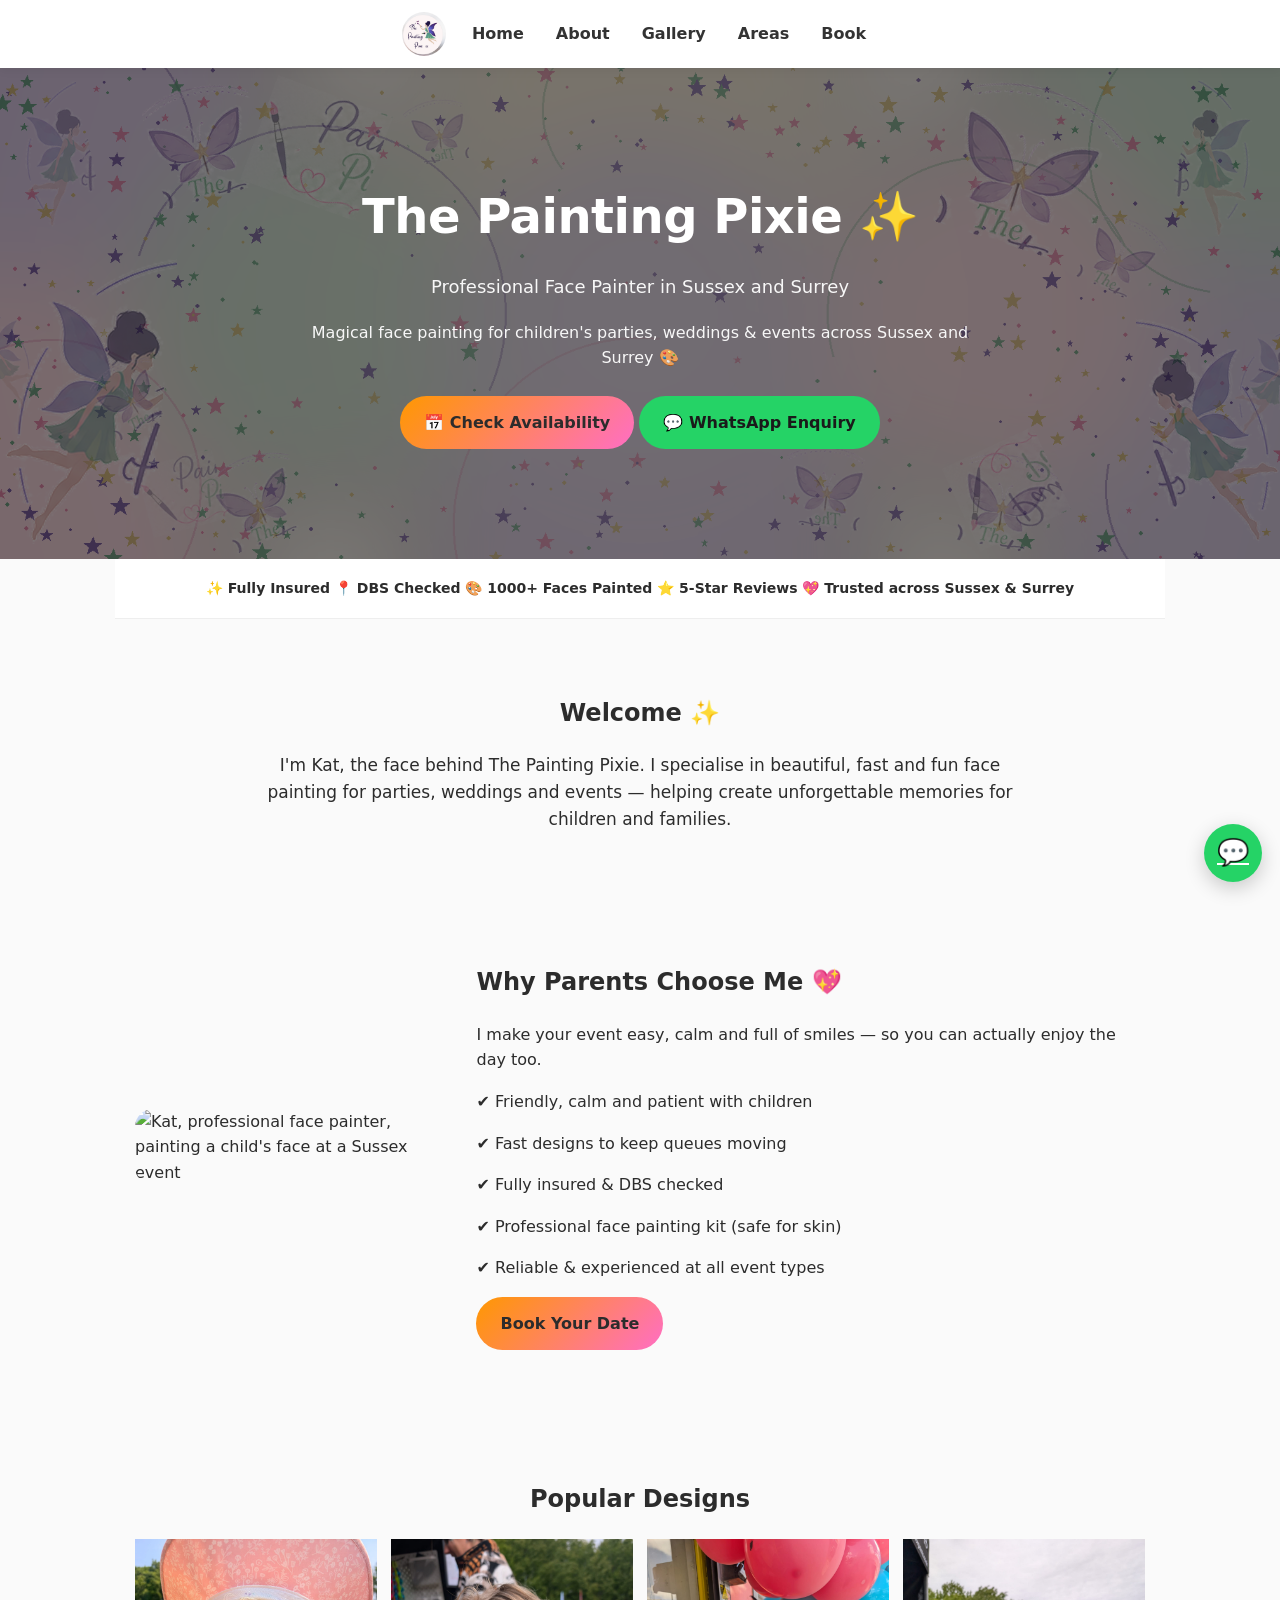
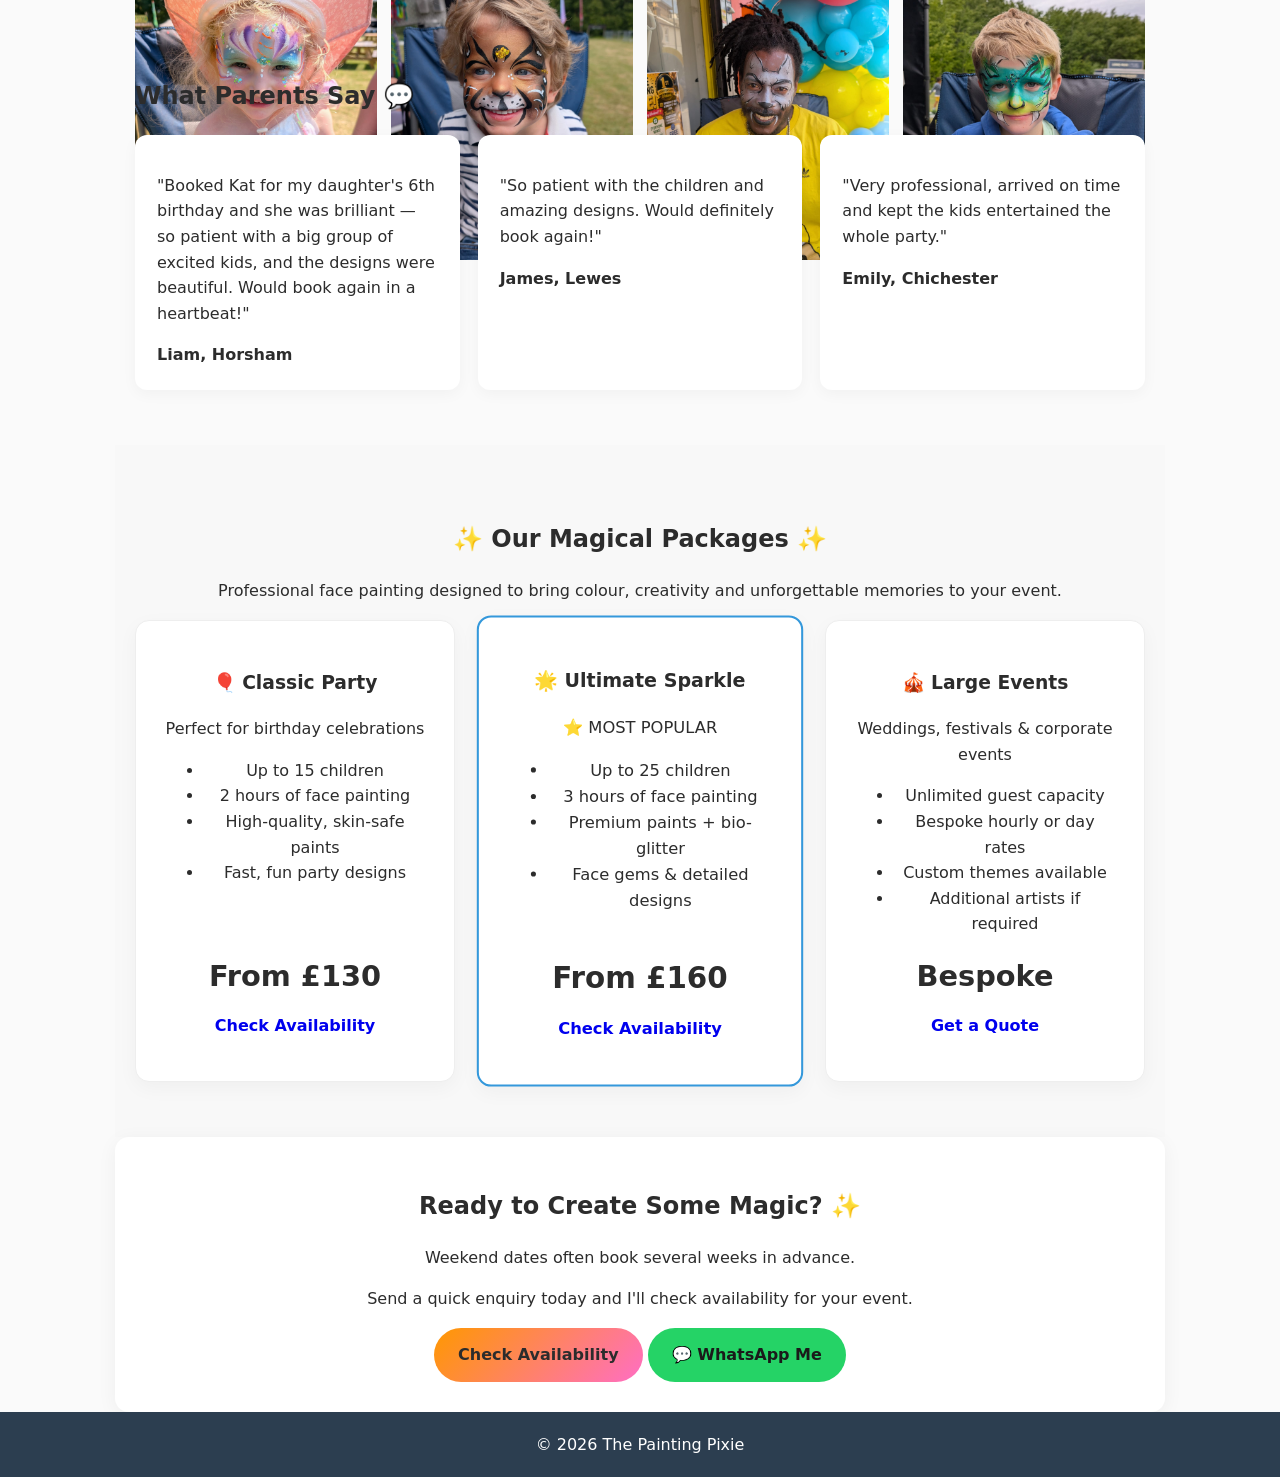
==== index.html @ f64298dc "Update index.html" ====
<!DOCTYPE html>
<html lang="en-GB">
<head>
<meta charset="UTF-8">
<meta name="viewport" content="width=device-width, initial-scale=1.0">
<title>Professional Face Painter in Sussex and Surrey | The Painting Pixie</title>
<meta name="description" content="Professional, insured & DBS-checked face painting for children's parties, weddings and events across Sussex and Surrey. Book Kat, The Painting Pixie, today.">
<link rel="canonical" href="https://www.thepaintingpixie.co.uk/index.html">
<link rel="stylesheet" href="style.css">

<!-- Favicon (from your logo) -->
<link rel="icon" type="image/png" sizes="32x32" href="favicon-32x32.png">
<link rel="icon" type="image/png" sizes="16x16" href="favicon-16x16.png">
<link rel="apple-touch-icon" href="apple-touch-icon.png">
<link rel="icon" href="favicon.ico">

<!-- Open Graph for sharing -->
<meta property="og:title" content="The Painting Pixie | Professional Face Painter in Sussex & Surrey">
<meta property="og:description" content="Magical, professional face painting for children's parties, weddings & events across Sussex and Surrey.">
<meta property="og:type" content="website">
<meta property="og:image" content="https://www.thepaintingpixie.co.uk/hero.jpg">
<meta property="og:url" content="https://www.thepaintingpixie.co.uk/index.html">

<!-- LocalBusiness schema (helps Google understand who/what/where you are) -->
<script type="application/ld+json">
{
  "@context": "https://schema.org",
  "@type": "LocalBusiness",
  "name": "The Painting Pixie",
  "image": "https://www.paintingpixie.com/hero.jpg",
  "description": "Professional face painter offering magical, skin-safe face painting for children's parties, weddings and events across Sussex and Surrey.",
  "areaServed": ["Sussex", "Surrey"],
  "url": "https://www.paintingpixie.com/",
  "telephone": "+447852300125",
  "priceRange": "££"
}
</script>
</head>

<body>
<nav>
<a href="index.html" class="nav-logo-link"><img src="logo-nav.png" alt="The Painting Pixie logo"></a>
<a href="index.html">Home</a>
<a href="about.html">About</a>
<a href="gallery.html">Gallery</a>
<a href="areas.html">Areas</a>
<a href="contact.html">Book</a>
</nav>

<!-- HERO -->
<header class="page-header">
<h1>The Painting Pixie ✨</h1>
<p>
Professional Face Painter in Sussex and Surrey
</p>
<p style="font-size:16px; opacity:0.95;">
Magical face painting for children's parties, weddings & events across Sussex and Surrey 🎨
</p>
<div style="margin-top:25px;">
<a class="btn" href="contact.html">📅 Check Availability</a>
<a class="whatsapp-btn"
href="https://wa.me/447852300125?text=Hi%20I'd%20like%20to%20book"
target="_blank">
💬 WhatsApp Enquiry
</a>
</div>
</header>

<!-- TRUST BAR -->
<section style="text-align:center; padding:18px; background:white; border-bottom:1px solid #eee;">
<p style="margin:0; font-weight:bold; font-size:14px;">
✨ Fully Insured 📍 DBS Checked 🎨 1000+ Faces Painted ⭐ 5-Star Reviews 💖 Trusted across Sussex & Surrey
</p>
</section>

<!-- INTRO SECTION -->
<section>
<h2 style="text-align:center;">Welcome ✨</h2>
<p style="text-align:center; max-width:750px; margin:auto; font-size:17px;">
I'm Kat, the face behind The Painting Pixie. I specialise in beautiful, fast and fun face painting
for parties, weddings and events — helping create unforgettable memories for children and families.
</p>
</section>

<!-- WHY BOOK -->
<section class="about">
<img src="kat-parker-professional-01.jpeg" alt="Kat, professional face painter, painting a child's face at a Sussex event">
<div>
<h2>Why Parents Choose Me 💖</h2>
<p>I make your event easy, calm and full of smiles — so you can actually enjoy the day too.</p>
<p>✔ Friendly, calm and patient with children</p>
<p>✔ Fast designs to keep queues moving</p>
<p>✔ Fully insured & DBS checked</p>
<p>✔ Professional face painting kit (safe for skin)</p>
<p>✔ Reliable & experienced at all event types</p>
<a class="btn" href="contact.html">Book Your Date</a>
</div>
</section>

<!-- POPULAR DESIGNS -->
<!--
  NOTE: Reduced to the two non-licensed-character images currently available
  (blue.jpg, other.jpg). The four Star Wars images were removed from this
  featured section — using copyrighted character likenesses in marketing
  materials carries real legal risk, and premium branding is better served
  by original/generic designs anyway (unicorns, florals, fantasy, animals).
  ACTION NEEDED: replace/add 2 more original design photos here as soon as
  new photography is available — see notes doc for details.
-->
<section>
<h2 style="text-align:center;">Popular Designs</h2>
<div class="insta-gallery">
<img src="unicorn-face-paint-for-kids.jpg" alt="Blue-themed creative face painting design by The Painting Pixie">
<img src="tiger-face-paint-for-boys.jpg" alt="Colourful face painting design for a party guest in Sussex">
<img src="werewolf-face-paint-for-men.jpg" alt="Colourful face painting design for a party guest in Sussex">
<img src="green-dragon-face-paint-for-kids.jpg" alt="Colourful face painting design for a party guest in Sussex">
</div>
</section>

<!-- TESTIMONIALS -->
<section class="testimonials-section">
<h2>What Parents Say 💬</h2>
<div class="testimonials">
<div class="testimonial">
<p>"Booked Kat for my daughter's 6th birthday and she was brilliant — so patient with a big group of excited kids, and the designs were beautiful. Would book again in a heartbeat!"</p>
<strong>Liam, Horsham</strong>
</div>
<div class="testimonial">
<p>"So patient with the children and amazing designs. Would definitely book again!"</p>
<strong>James, Lewes</strong>
</div>
<div class="testimonial">
<p>"Very professional, arrived on time and kept the kids entertained the whole party."</p>
<strong>Emily, Chichester</strong>
</div>
</div>
</section>

<!-- PACKAGES -->
<section class="packages-section">
<h2 class="packages-title">✨ Our Magical Packages ✨</h2>
<p class="packages-subtitle">
Professional face painting designed to bring colour, creativity and unforgettable memories to your event.
</p>
<div class="packages-grid">

<!-- PACKAGE 1 -->
<div class="package-card">
<div>
<h3 class="package-name">🎈 Classic Party</h3>
<p class="package-tagline">Perfect for birthday celebrations</p>
<ul class="package-features">
<li>Up to 15 children</li>
<li>2 hours of face painting</li>
<li>High-quality, skin-safe paints</li>
<li>Fast, fun party designs</li>
</ul>
</div>
<div>
<div class="package-price">From £130</div>
<a href="contact.html" class="package-btn">Check Availability</a>
</div>
</div>

<!-- PACKAGE 2 (FEATURED) -->
<div class="package-card" style="border: 2px solid #3498db; transform: scale(1.02);">
<div>
<h3 class="package-name">🌟 Ultimate Sparkle</h3>
<p class="package-tagline">⭐ MOST POPULAR</p>
<ul class="package-features">
<li>Up to 25 children</li>
<li>3 hours of face painting</li>
<li>Premium paints + bio-glitter</li>
<li>Face gems & detailed designs</li>
</ul>
</div>
<div>
<div class="package-price">From £160</div>
<a href="contact.html" class="package-btn">Check Availability</a>
</div>
</div>

<!-- PACKAGE 3 -->
<div class="package-card">
<div>
<h3 class="package-name">🎪 Large Events</h3>
<p class="package-tagline">Weddings, festivals & corporate events</p>
<ul class="package-features">
<li>Unlimited guest capacity</li>
<li>Bespoke hourly or day rates</li>
<li>Custom themes available</li>
<li>Additional artists if required</li>
</ul>
</div>
<div>
<div class="package-price">Bespoke</div>
<a href="contact.html" class="package-btn">Get a Quote</a>
</div>
</div>

</div>
</section>

<!-- FINAL CTA -->
<section class="contact-box" style="text-align:center;">
<h2>Ready to Create Some Magic? ✨</h2>
<p>Weekend dates often book several weeks in advance.</p>
<p>Send a quick enquiry today and I'll check availability for your event.</p>
<a class="btn" href="contact.html">Check Availability</a>
<a class="whatsapp-btn"
href="https://wa.me/447852300125?text=Hi%20I'd%20like%20to%20book">
💬 WhatsApp Me
</a>
</section>

<!-- FOOTER -->
<footer>
© 2026 The Painting Pixie
</footer>

<!-- FLOATING WHATSAPP -->
<a href="https://wa.me/447852300125?text=Hi%20I'd%20like%20to%20book%20The%20Painting%20Pixie"
class="whatsapp-float"
target="_blank"
aria-label="Chat on WhatsApp">
💬
</a>

</body>
</html>
---- style.css ----
/* =========================
   GLOBAL RESET + BASE
========================= */
* {
  box-sizing: border-box;
}
body {
  margin: 0;
  font-family: system-ui, -apple-system, Segoe UI, Roboto, Arial, sans-serif;
  color: #2c2c2c;
  background: #fafafa;
  line-height: 1.6;
  -webkit-font-smoothing: antialiased;
}
img {
  max-width: 100%;
  height: auto;
  display: block;
}

/* =========================
   NAV
========================= */
nav {
  background: #fff;
  padding: 12px;
  text-align: center;
  box-shadow: 0 2px 10px rgba(0,0,0,0.06);
  position: sticky;
  top: 0;
  z-index: 1000;
  display: flex;
  justify-content: center;
  align-items: center;
  flex-wrap: wrap;
  gap: 8px;
}
nav a {
  text-decoration: none;
  color: #333;
  font-weight: 600;
  padding: 6px 12px;
  border-radius: 999px;
  transition: 0.2s ease;
}
nav a:hover {
  color: #b8005f;
  background: rgba(255, 110, 196, 0.1);
}

/* Logo link in nav — exclude it from the pill hover effect */
nav a.nav-logo-link {
  padding: 0;
  margin-right: 6px;
  border-radius: 50%;
}
nav a.nav-logo-link:hover {
  background: none;
}
nav a.nav-logo-link img {
  height: 44px;
  width: 44px;
  border-radius: 50%;
  display: block;
}

/* =========================
   HERO HEADER
========================= */
.page-header {
  position: relative;
  color: white;
  text-align: center;
  padding: 110px 20px;
  background-image: url("painting-pixie-background-v2.png");
  background-size: cover;
  background-position: center;
}
.page-header::before {
  content: "";
  position: absolute;
  inset: 0;
  background: rgba(0,0,0,0.5);
}
.page-header h1,
.page-header p,
.page-header a {
  position: relative;
  z-index: 1;
}
.page-header h1 {
  margin: 0;
  font-size: 48px;
  letter-spacing: -0.5px;
}
.page-header p {
  font-size: 18px;
  max-width: 700px;
  margin: 18px auto;
  opacity: 0.95;
}

/* =========================
   SECTIONS
========================= */
section {
  max-width: 1050px;
  margin: auto;
  padding: 55px 20px;
}

/* =========================
   BUTTONS (IMPROVED)
========================= */
.btn,
.whatsapp-btn,
.package-btn {
  display: inline-block;
  padding: 14px 24px;
  border-radius: 999px;
  text-decoration: none;
  font-weight: 700;
  transition: 0.2s ease;
}
.btn {
  background: linear-gradient(135deg, #ff9800, #ff6ec4);
  color: #2c2c2c;
  font-weight: 800;
}
.btn:hover {
  transform: translateY(-2px);
  opacity: 0.95;
}
.whatsapp-btn {
  background: #25D366;
  color: #1a1a1a;
  font-weight: 800;
}
.whatsapp-btn:hover {
  transform: translateY(-2px);
  opacity: 0.9;
}

/* =========================
   ABOUT
========================= */
.about {
  display: flex;
  gap: 40px;
  align-items: center;
}
.about img {
  width: 320px;
  border-radius: 18px;
}

/* =========================
   ABOUT CONTAINER
========================= */
.about-container {
  display: flex;
  gap: 50px;
  align-items: center;
}
.about-image {
  flex: 1 1 420px;
}
.about-image img {
  width: 100%;
  max-width: 600px;
  border-radius: 16px;
  box-shadow: 0 10px 30px rgba(0,0,0,0.12);
}
.about-text {
  flex: 1 1 420px;
}
.about-text h1 {
  font-size: 36px;
}

/* =========================
   TRUST BOX
========================= */
.trust {
  margin-top: 20px;
  padding: 15px;
  background: #f2f2f2;
  border-radius: 12px;
  font-size: 14px;
}

/* =========================
   GALLERY
========================= */
.insta-gallery {
  display: grid;
  grid-template-columns: repeat(auto-fill, minmax(220px, 1fr));
  grid-auto-rows: 8px;
  gap: 14px;
}
.gallery-item {
  position: relative;
  border-radius: 12px;
  overflow: hidden;
  cursor: pointer;
}
.gallery-item img {
  width: 100%;
  height: auto;
  display: block;
  border-radius: 12px;
  box-shadow: 0 4px 15px rgba(0,0,0,0.06);
  transition: transform 0.3s ease, box-shadow 0.2s ease;
  margin-bottom: 0;
}
.gallery-item:hover img {
  transform: scale(1.06);
  box-shadow: 0 10px 25px rgba(0,0,0,0.15);
}
.zoom-hint {
  position: absolute;
  inset: 0;
  display: flex;
  align-items: center;
  justify-content: center;
  font-size: 28px;
  color: white;
  background: rgba(0,0,0,0);
  opacity: 0;
  transition: opacity 0.2s ease, background 0.2s ease;
  pointer-events: none;
}
.gallery-item:hover .zoom-hint {
  opacity: 1;
  background: rgba(0,0,0,0.25);
}

@media (max-width: 768px) {
  .insta-gallery {
    grid-template-columns: repeat(auto-fill, minmax(150px, 1fr));
  }
}

/* =========================
   LIGHTBOX
========================= */
.lightbox-overlay {
  display: none;
  position: fixed;
  inset: 0;
  background: rgba(0,0,0,0.85);
  z-index: 2000;
  align-items: center;
  justify-content: center;
  padding: 30px;
}
.lightbox-overlay.active {
  display: flex;
}
.lightbox-overlay img {
  max-width: 90vw;
  max-height: 88vh;
  border-radius: 12px;
  box-shadow: 0 10px 40px rgba(0,0,0,0.5);
}
.lightbox-close {
  position: absolute;
  top: 20px;
  right: 30px;
  color: white;
  font-size: 36px;
  font-weight: 700;
  cursor: pointer;
  line-height: 1;
}
.lightbox-nav {
  position: absolute;
  top: 50%;
  transform: translateY(-50%);
  color: white;
  font-size: 28px;
  cursor: pointer;
  padding: 14px 18px;
  background: rgba(255,255,255,0.12);
  border-radius: 50%;
  user-select: none;
  transition: background 0.2s ease;
}
.lightbox-nav:hover {
  background: rgba(255,255,255,0.25);
}
.lightbox-prev {
  left: 20px;
}
.lightbox-next {
  right: 20px;
}
.lightbox-caption {
  position: absolute;
  bottom: 24px;
  left: 0;
  right: 0;
  text-align: center;
  color: white;
  font-size: 15px;
}
.lightbox-counter {
  display: block;
  opacity: 0.6;
  font-size: 13px;
  margin-top: 4px;
}


/* =========================
   TESTIMONIALS
========================= */
.testimonials {
  display: grid;
  grid-template-columns: repeat(auto-fit, minmax(260px, 1fr));
  gap: 18px;
}
.testimonial {
  background: #fff;
  padding: 22px;
  border-radius: 12px;
  box-shadow: 0 4px 15px rgba(0,0,0,0.04);
}

/* =========================
   CONTACT BOX
========================= */
.contact-box {
  background: white;
  padding: 30px;
  border-radius: 14px;
  text-align: center;
  box-shadow: 0 4px 20px rgba(0,0,0,0.05);
}

/* =========================
   PACKAGES
========================= */
.packages-section {
  background: #f8f8f8;
  text-align: center;
}
.packages-grid {
  display: grid;
  grid-template-columns: repeat(3, 1fr);
  gap: 25px;
  max-width: 1100px;
  margin: auto;
}
.package-card {
  background: white;
  border-radius: 14px;
  padding: 28px;
  border: 1px solid #eee;
  box-shadow: 0 6px 20px rgba(0,0,0,0.04);
  display: flex;
  flex-direction: column;
  justify-content: space-between;
  transition: 0.2s ease;
}
.package-card:hover {
  transform: translateY(-4px);
}
.package-price {
  font-size: 1.8rem;
  font-weight: bold;
}

/* =========================
   FOOTER
========================= */
footer {
  text-align: center;
  padding: 20px;
  background: #2c3e50;
  color: white;
}

/* =========================
   WHATSAPP FLOAT
========================= */
.whatsapp-float {
  position: fixed;
  bottom: 18px;
  right: 18px;
  width: 58px;
  height: 58px;
  background: #25D366;
  border-radius: 50%;
  display: flex;
  align-items: center;
  justify-content: center;
  font-size: 26px;
  color: white;
  box-shadow: 0 6px 20px rgba(0,0,0,0.2);
}

/* =========================
   BOOKING GRID
========================= */
.booking-grid {
  display: grid;
  grid-template-columns: 1fr 1fr;
  gap: 20px;
}
.card {
  background: white;
  padding: 22px;
  border-radius: 12px;
  box-shadow: 0 4px 15px rgba(0,0,0,0.05);
}

/* =========================
   FORMS
========================= */
form {
  display: flex;
  flex-direction: column;
  gap: 12px;
}
input,
textarea,
select {
  width: 100%;
  padding: 11px;
  border: 1px solid #ddd;
  border-radius: 8px;
  font-size: 15px;
}

/* =========================
   MOBILE
========================= */
@media (max-width: 768px) {
  header h1 {
    font-size: 34px;
  }
  .about,
  .about-container {
    flex-direction: column;
    text-align: center;
  }
  .packages-grid {
    grid-template-columns: 1fr;
  }
  .booking-grid {
    grid-template-columns: 1fr;
  }
}
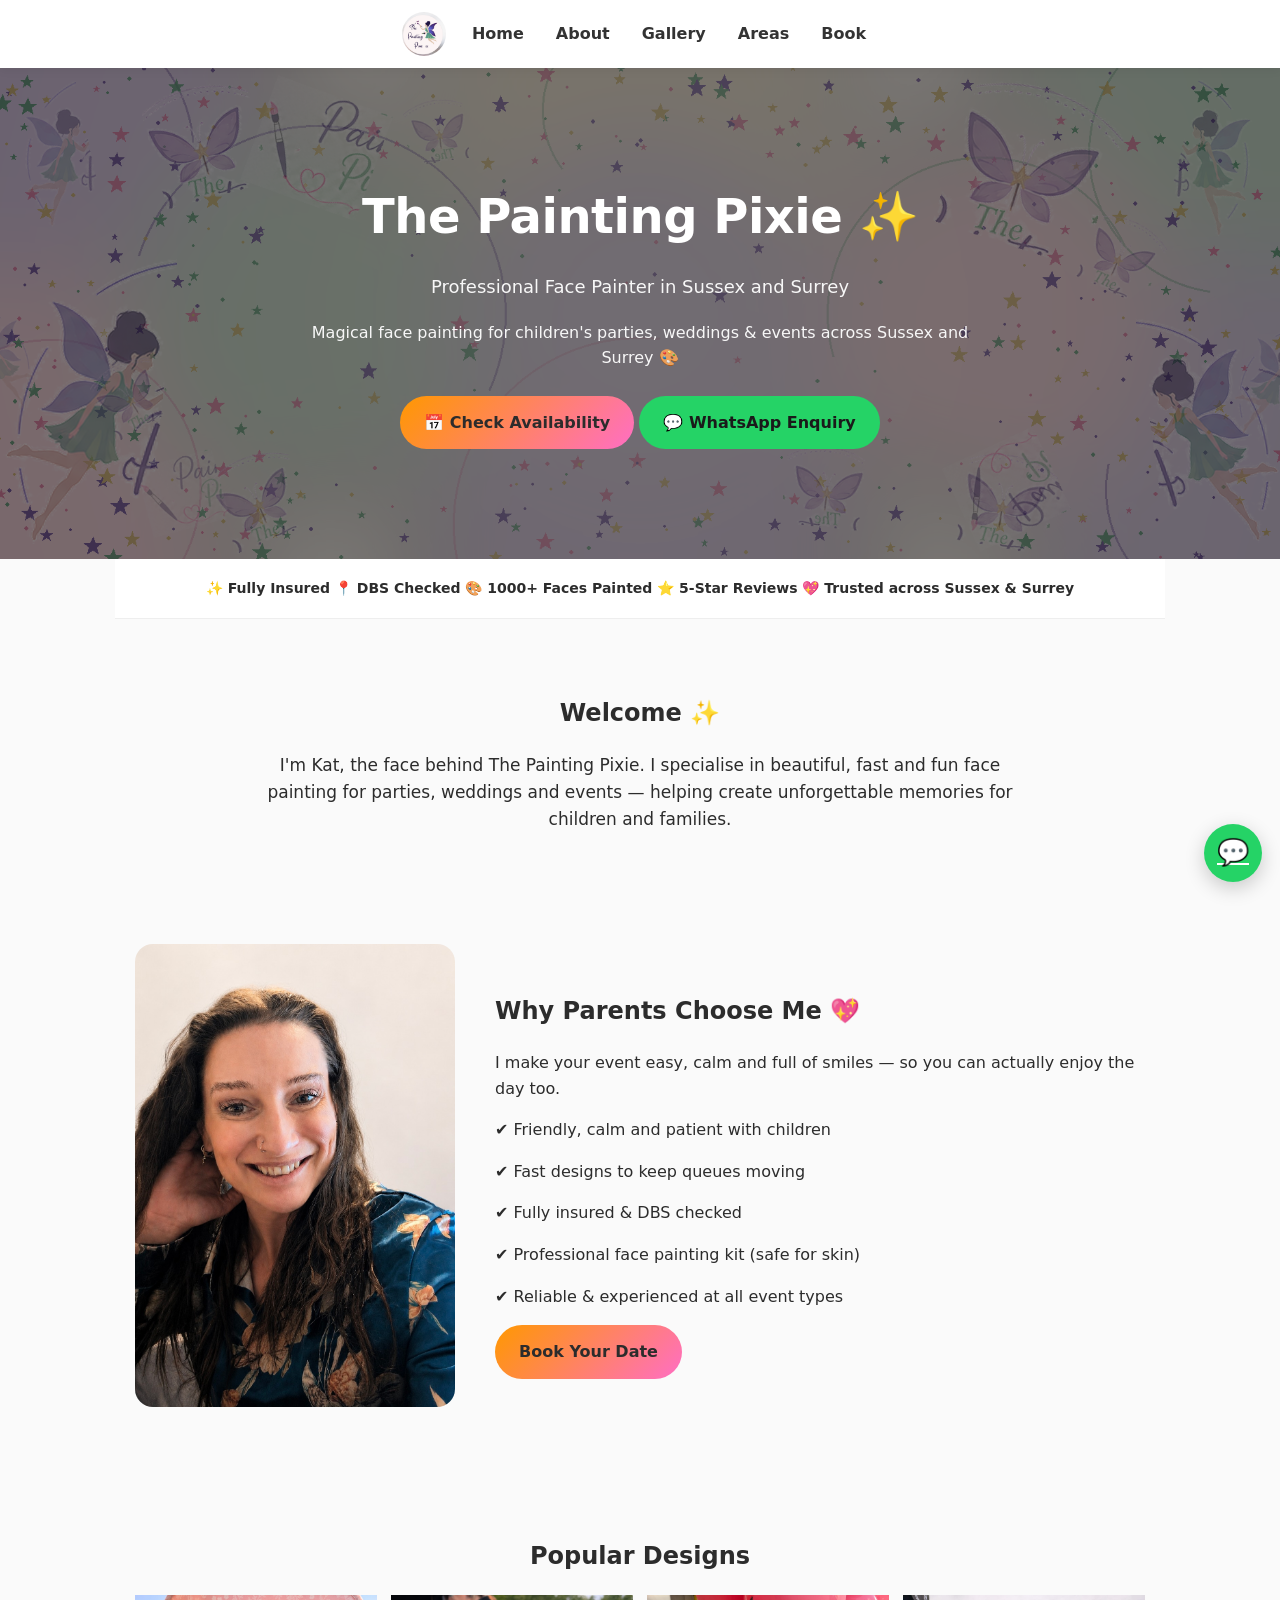
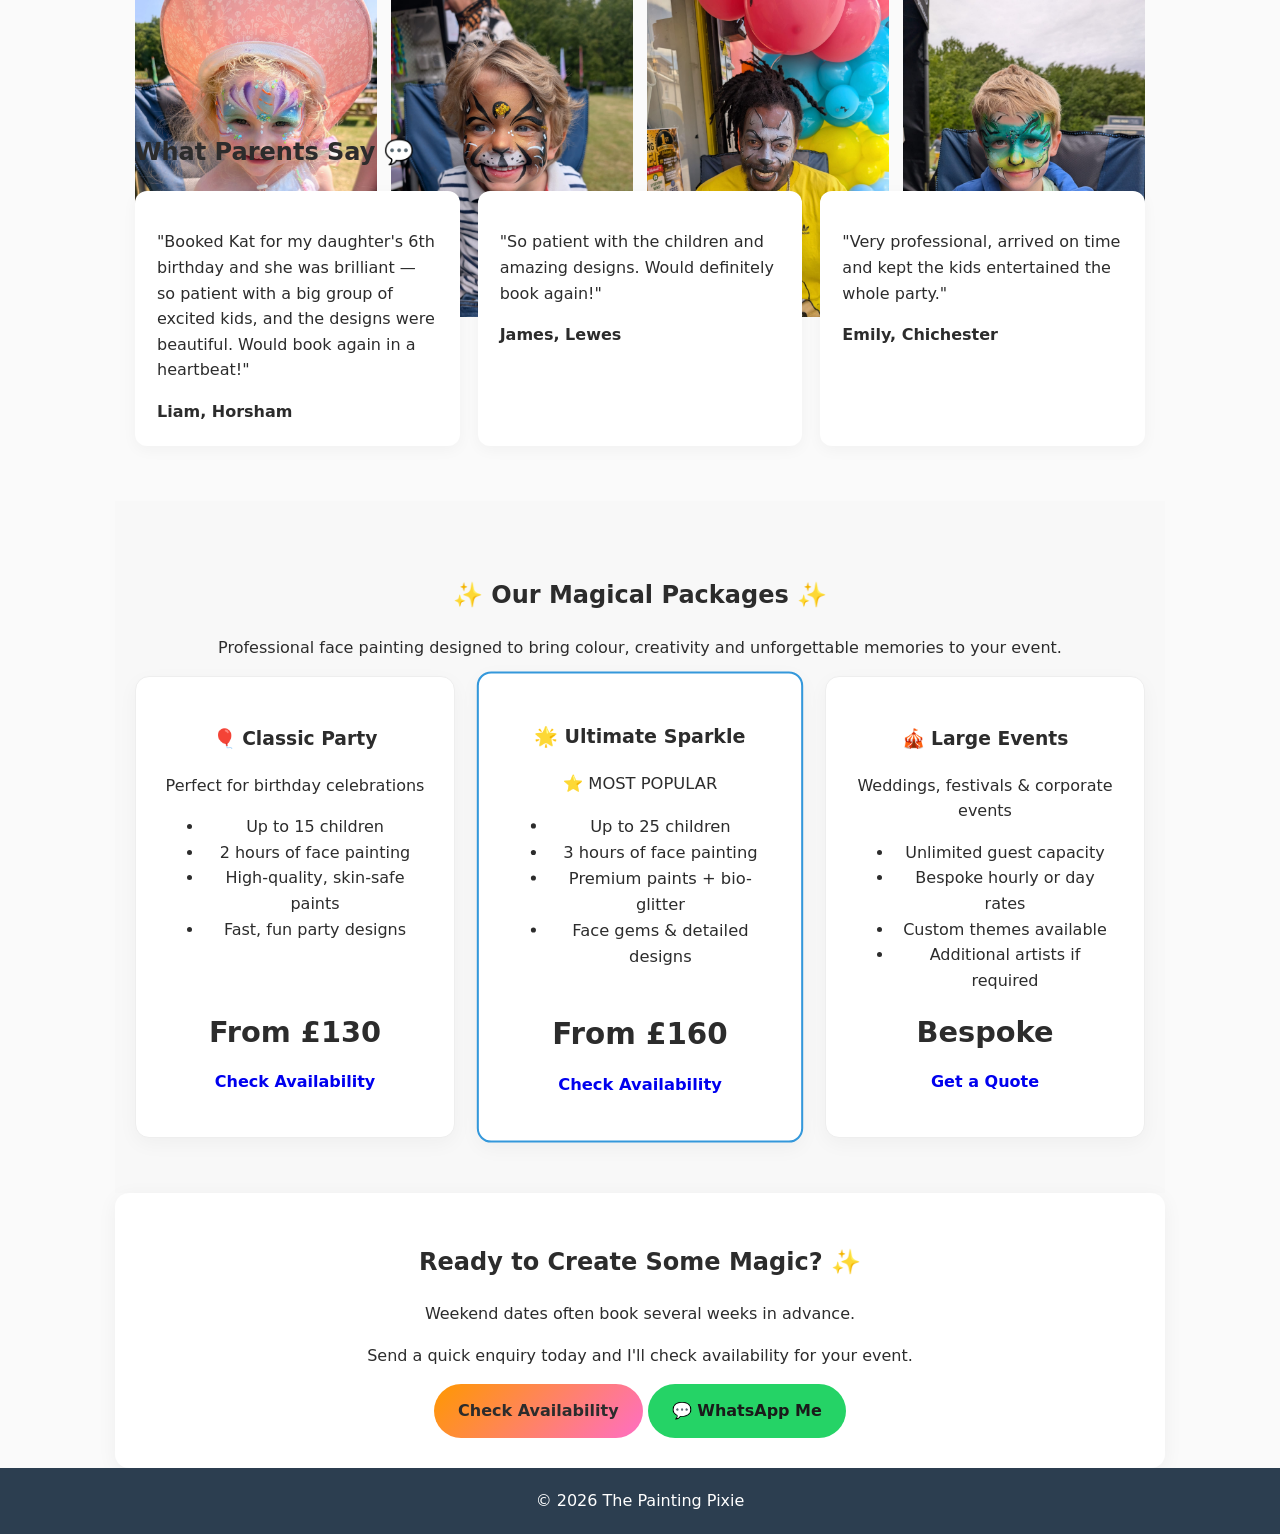
==== commit 119a9317: "Update index.html" ====
--- a/index.html
+++ b/index.html
@@ -84,7 +84,7 @@
 
 <!-- WHY BOOK -->
 <section class="about">
-<img src="kat-parker-professional-01.jpeg" alt="Kat, professional face painter, painting a child's face at a Sussex event">
+<img src="Kat Parker Professional 01.jpeg" alt="Kat, professional face painter, painting a child's face at a Sussex event">
 <div>
 <h2>Why Parents Choose Me 💖</h2>
 <p>I make your event easy, calm and full of smiles — so you can actually enjoy the day too.</p>
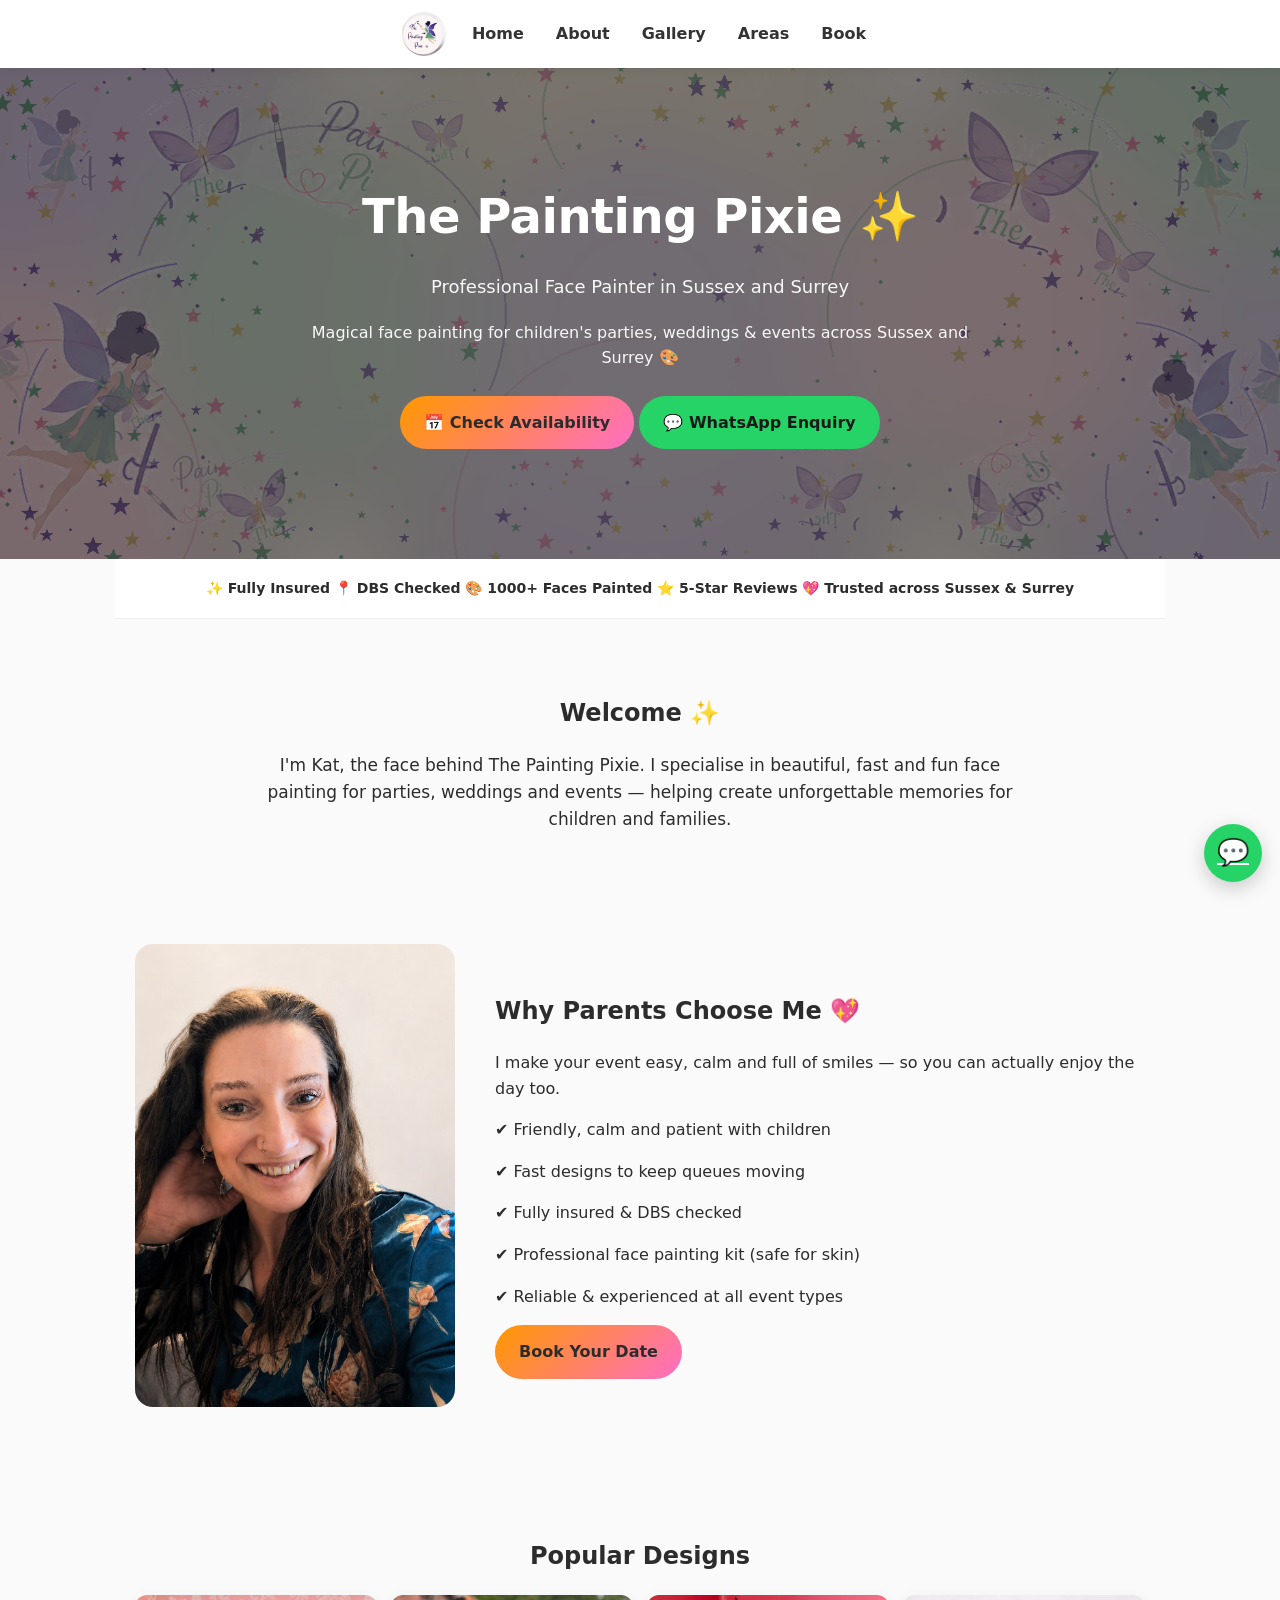
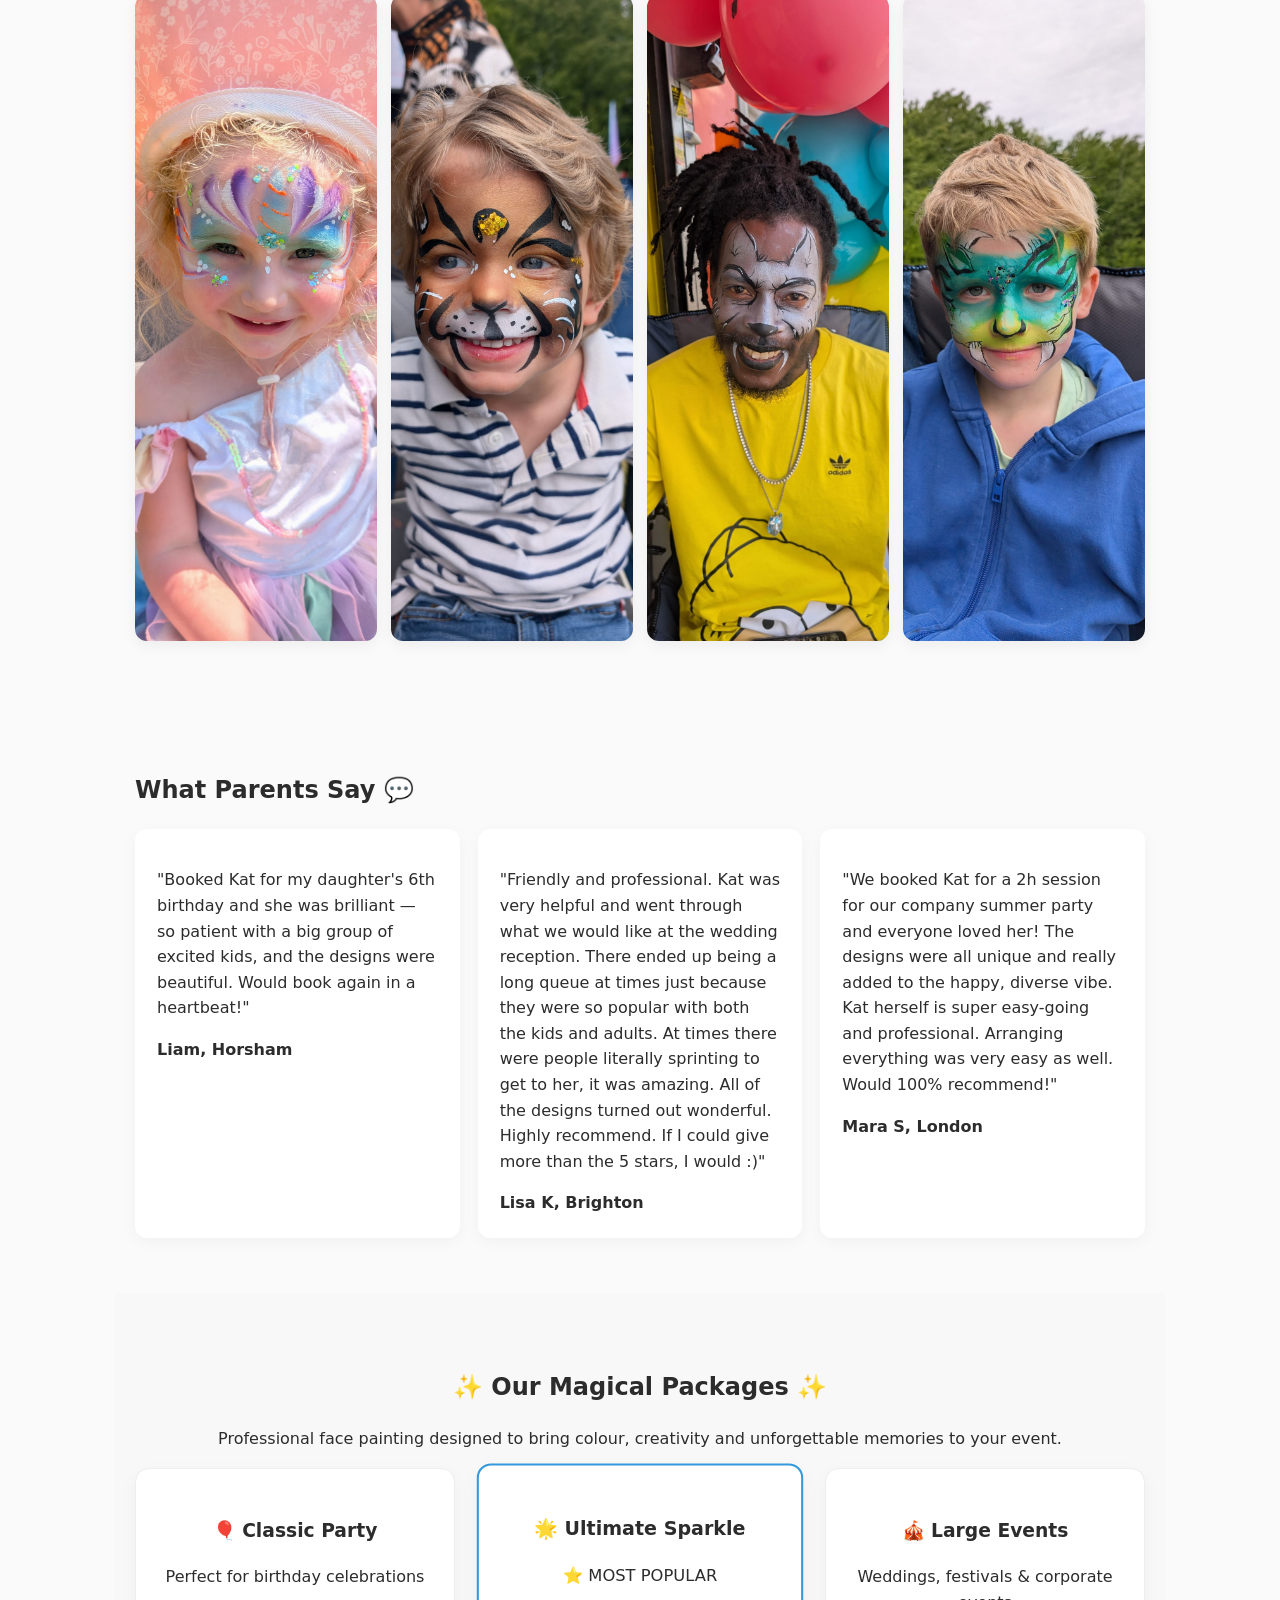
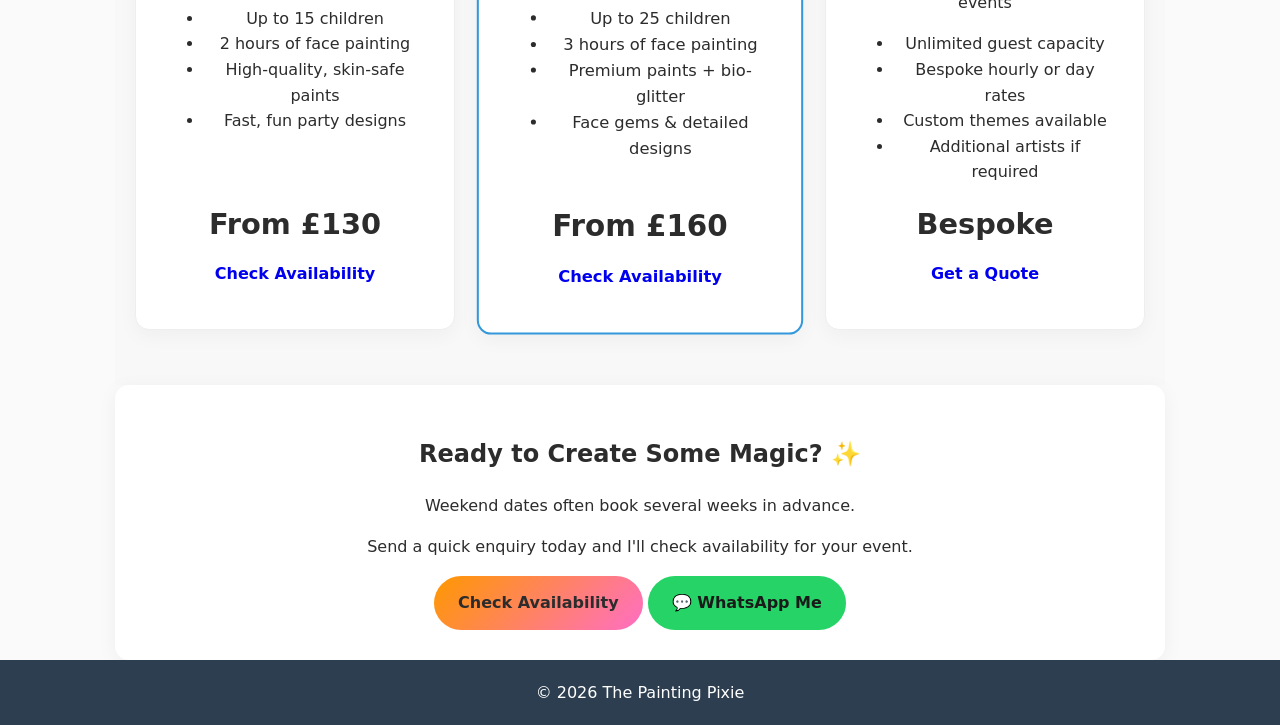
==== commit 3b758135: "Update index.html" ====
--- a/index.html
+++ b/index.html
@@ -84,7 +84,7 @@
 
 <!-- WHY BOOK -->
 <section class="about">
-<img src="Kat Parker Professional 01.jpeg" alt="Kat, professional face painter, painting a child's face at a Sussex event">
+<img src="kat-parker-professional-01.jpeg" alt="Kat, professional face painter, painting a child's face at a Sussex event">
 <div>
 <h2>Why Parents Choose Me 💖</h2>
 <p>I make your event easy, calm and full of smiles — so you can actually enjoy the day too.</p>
@@ -126,12 +126,17 @@
 <strong>Liam, Horsham</strong>
 </div>
 <div class="testimonial">
-<p>"So patient with the children and amazing designs. Would definitely book again!"</p>
-<strong>James, Lewes</strong>
+<p>"Friendly and professional. Kat was very helpful and went through what we would like at the wedding
+reception. There ended up being a long queue at times just because they were so popular with both
+the kids and adults. At times there were people literally sprinting to get to her, it was amazing. All of
+the designs turned out wonderful. Highly recommend. If I could give more than the 5 stars, I would :)"</p>
+<strong>Lisa K, Brighton</strong>
 </div>
 <div class="testimonial">
-<p>"Very professional, arrived on time and kept the kids entertained the whole party."</p>
-<strong>Emily, Chichester</strong>
+<p>"We booked Kat for a 2h session for our company summer party and everyone loved her! The designs
+were all unique and really added to the happy, diverse vibe. Kat herself is super easy-going and
+professional. Arranging everything was very easy as well. Would 100% recommend!"</p>
+<strong>Mara S, London</strong>
 </div>
 </div>
 </section>
--- a/style.css
+++ b/style.css
@@ -197,6 +197,23 @@
   grid-template-columns: repeat(auto-fill, minmax(220px, 1fr));
   grid-auto-rows: 8px;
   gap: 14px;
+}
+/* Fallback for plain <img> tags used directly inside .insta-gallery
+   (e.g. the homepage "Popular Designs" preview grid), which aren't
+   wrapped in .gallery-item and have no JS measuring their height.
+   Without this, they'd collapse to the 8px auto-row and overflow
+   into whatever section comes after. */
+.insta-gallery > img {
+  grid-row: span 30;
+  width: 100%;
+  height: 100%;
+  object-fit: cover;
+  border-radius: 12px;
+  box-shadow: 0 4px 15px rgba(0,0,0,0.06);
+  transition: transform 0.2s ease;
+}
+.insta-gallery > img:hover {
+  transform: scale(1.04);
 }
 .gallery-item {
   position: relative;
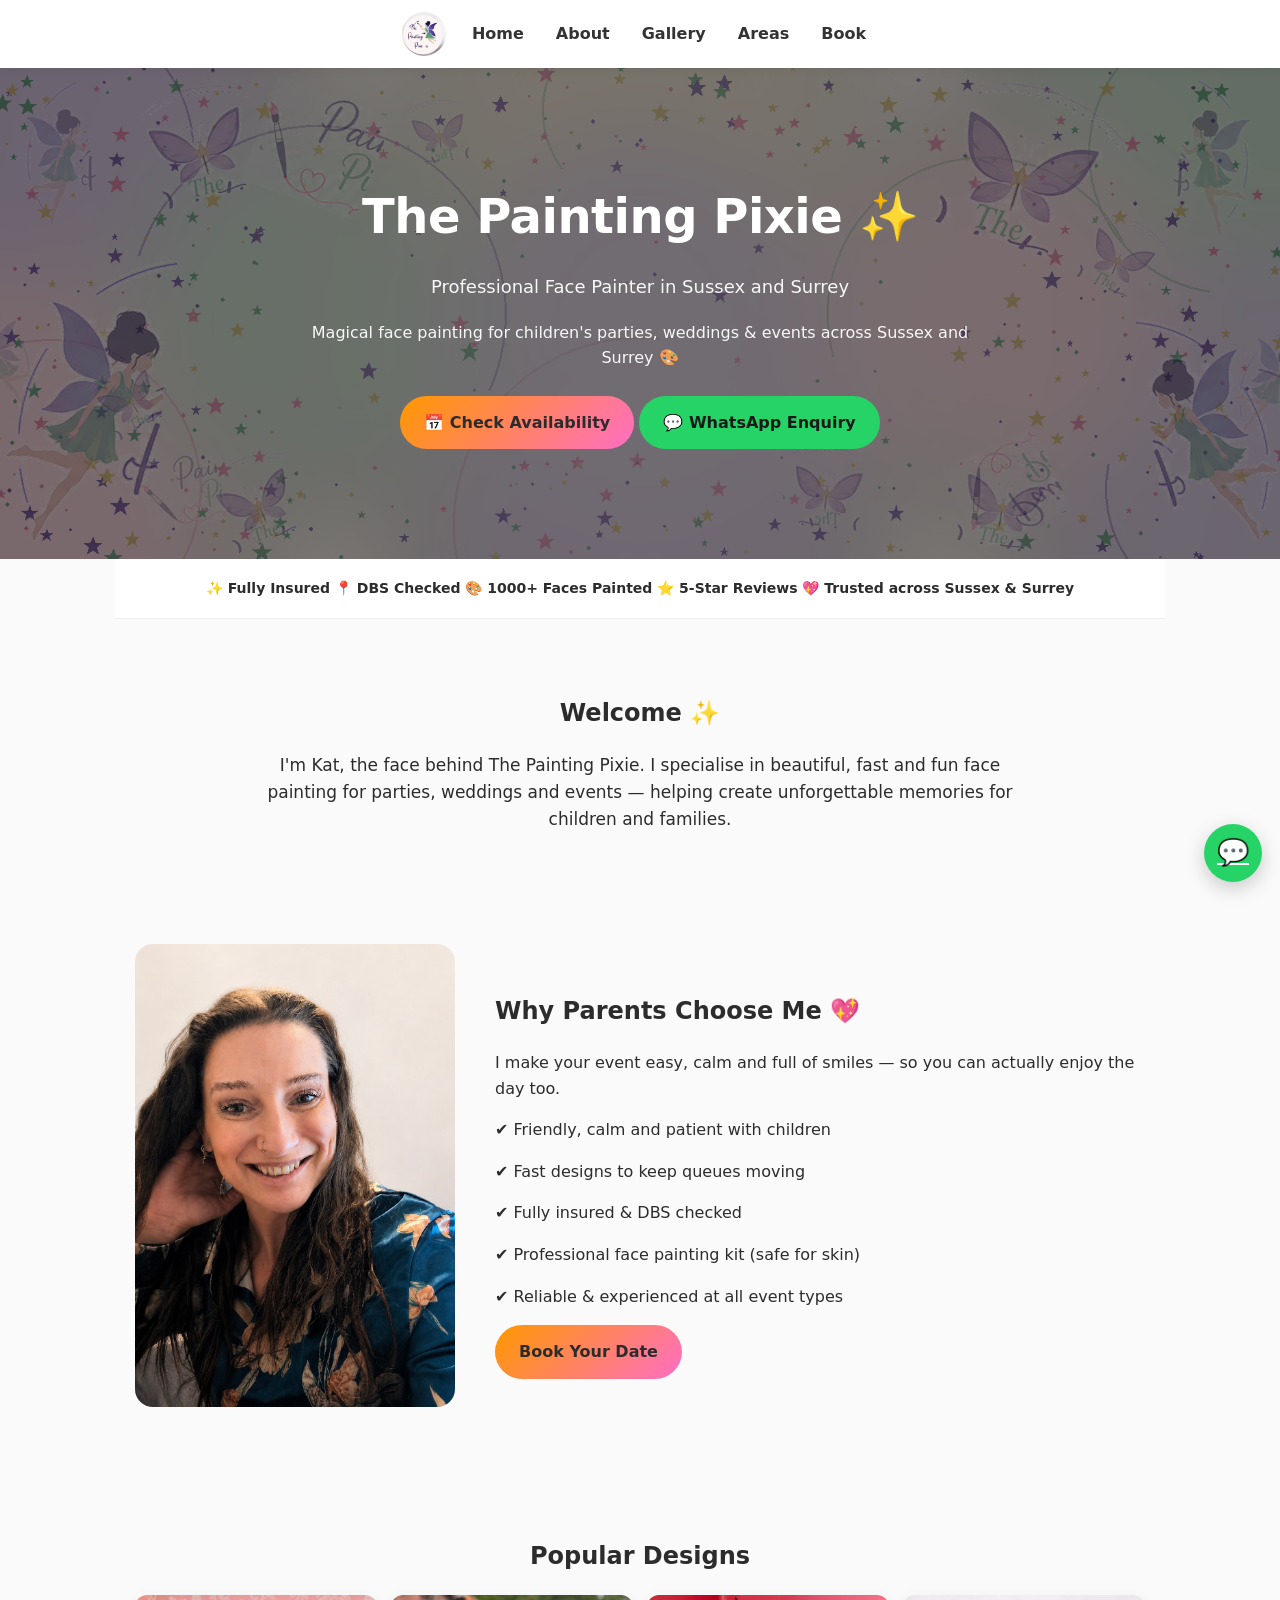
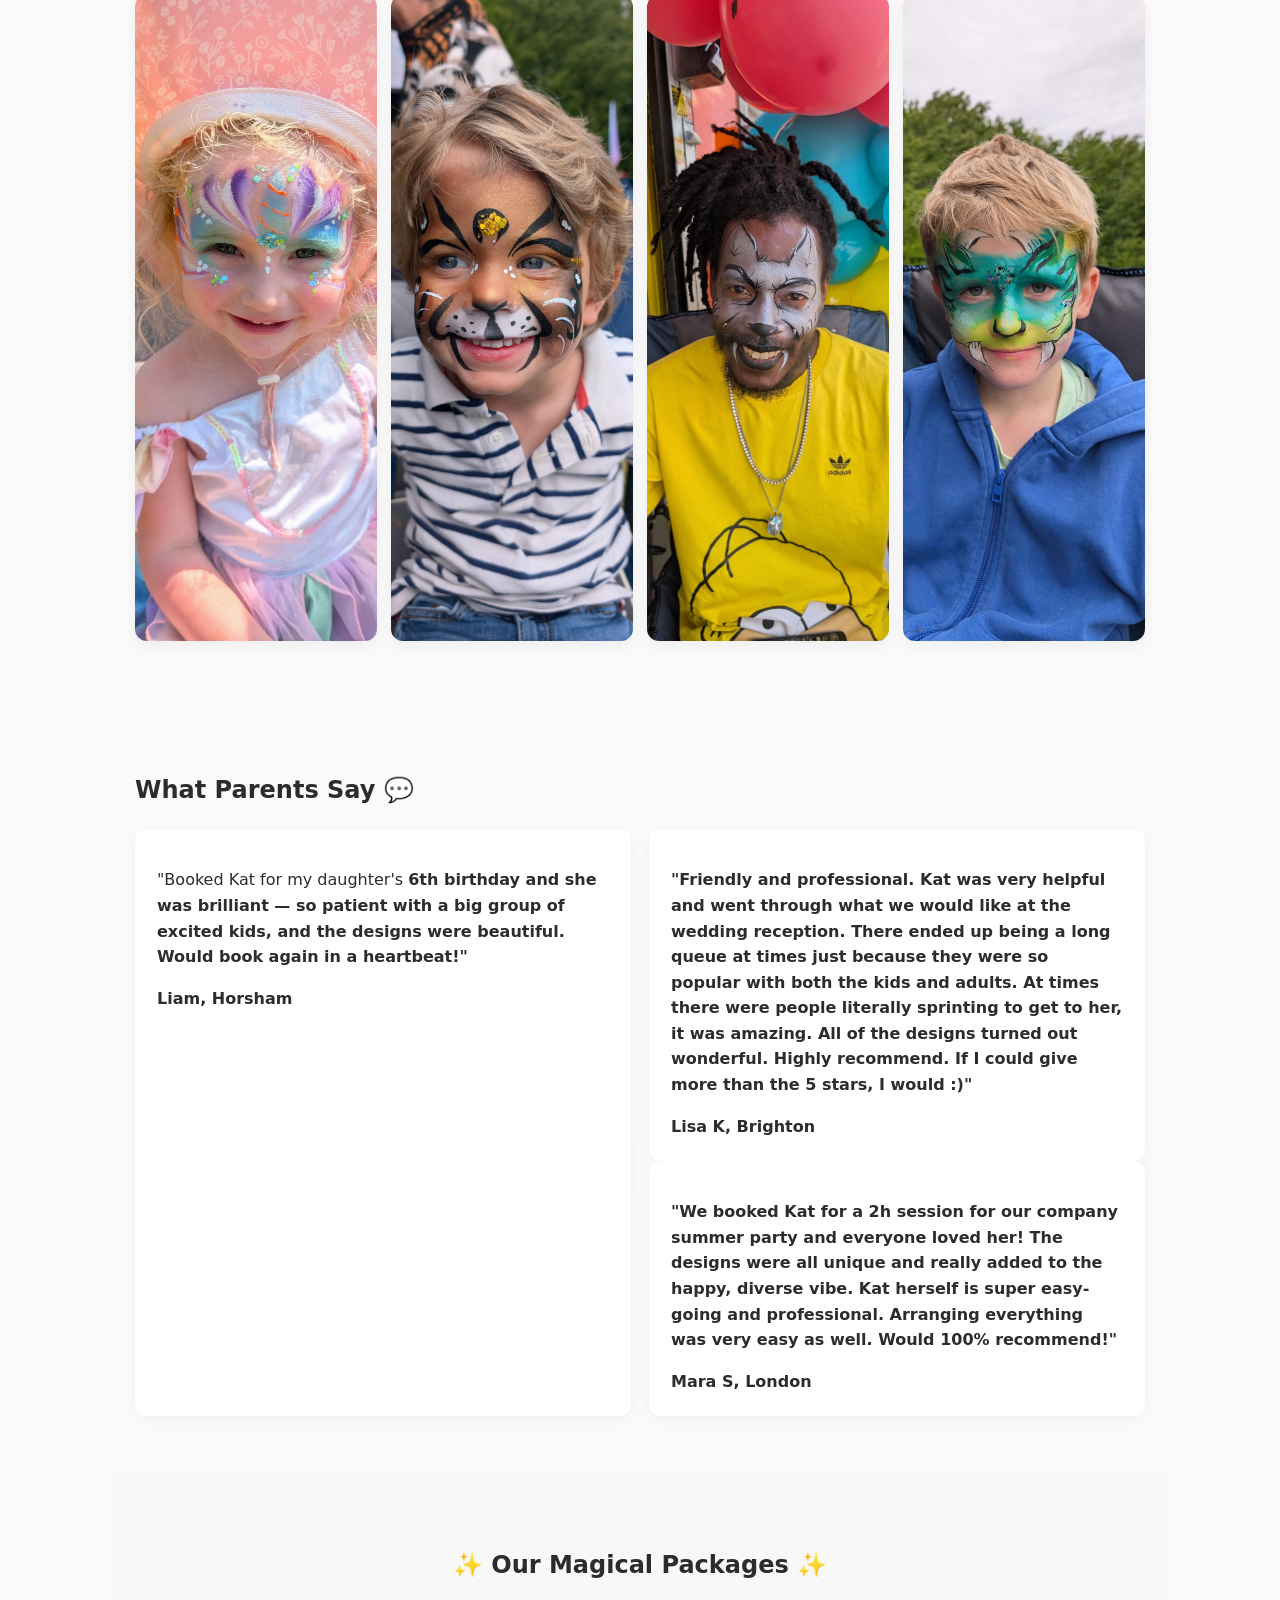
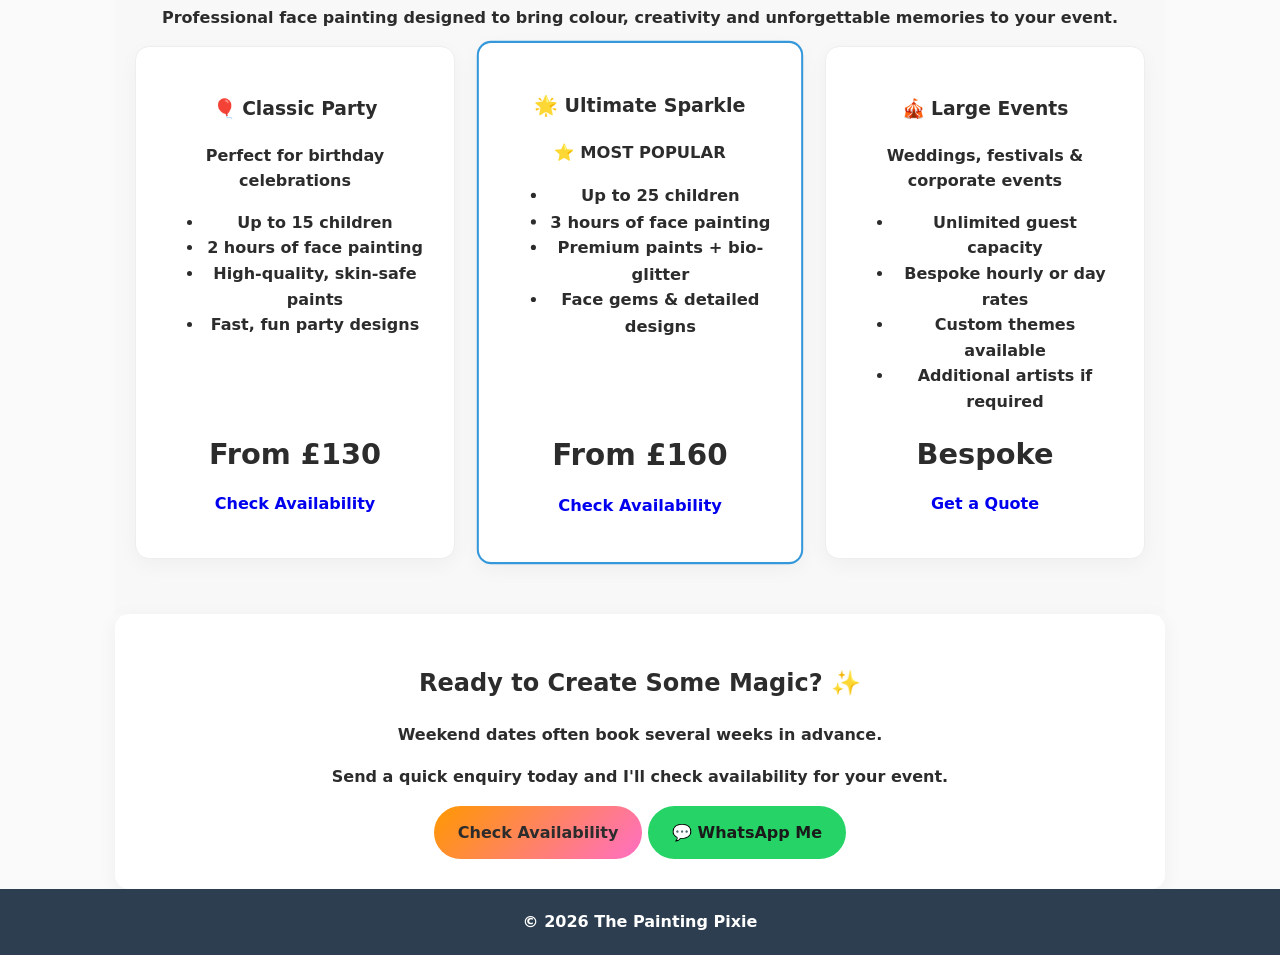
==== commit 2488a9d6: "Update index.html" ====
--- a/index.html
+++ b/index.html
@@ -122,18 +122,18 @@
 <h2>What Parents Say 💬</h2>
 <div class="testimonials">
 <div class="testimonial">
-<p>"Booked Kat for my daughter's 6th birthday and she was brilliant — so patient with a big group of excited kids, and the designs were beautiful. Would book again in a heartbeat!"</p>
+<p>"Booked Kat for my daughter's <strong>6th birthday<strong> and she was brilliant — so patient with a big group of excited kids, and the designs were beautiful. Would book again in a heartbeat!"</p>
 <strong>Liam, Horsham</strong>
 </div>
 <div class="testimonial">
-<p>"Friendly and professional. Kat was very helpful and went through what we would like at the wedding
-reception. There ended up being a long queue at times just because they were so popular with both
+<p>"Friendly and professional. Kat was very helpful and went through what we would like at the <strong>wedding
+reception<strong>. There ended up being a long queue at times just because they were so popular with both
 the kids and adults. At times there were people literally sprinting to get to her, it was amazing. All of
 the designs turned out wonderful. Highly recommend. If I could give more than the 5 stars, I would :)"</p>
 <strong>Lisa K, Brighton</strong>
 </div>
 <div class="testimonial">
-<p>"We booked Kat for a 2h session for our company summer party and everyone loved her! The designs
+<p>"We booked Kat for a 2h session for our <strong>company summer party<strong> and everyone loved her! The designs
 were all unique and really added to the happy, diverse vibe. Kat herself is super easy-going and
 professional. Arranging everything was very easy as well. Would 100% recommend!"</p>
 <strong>Mara S, London</strong>
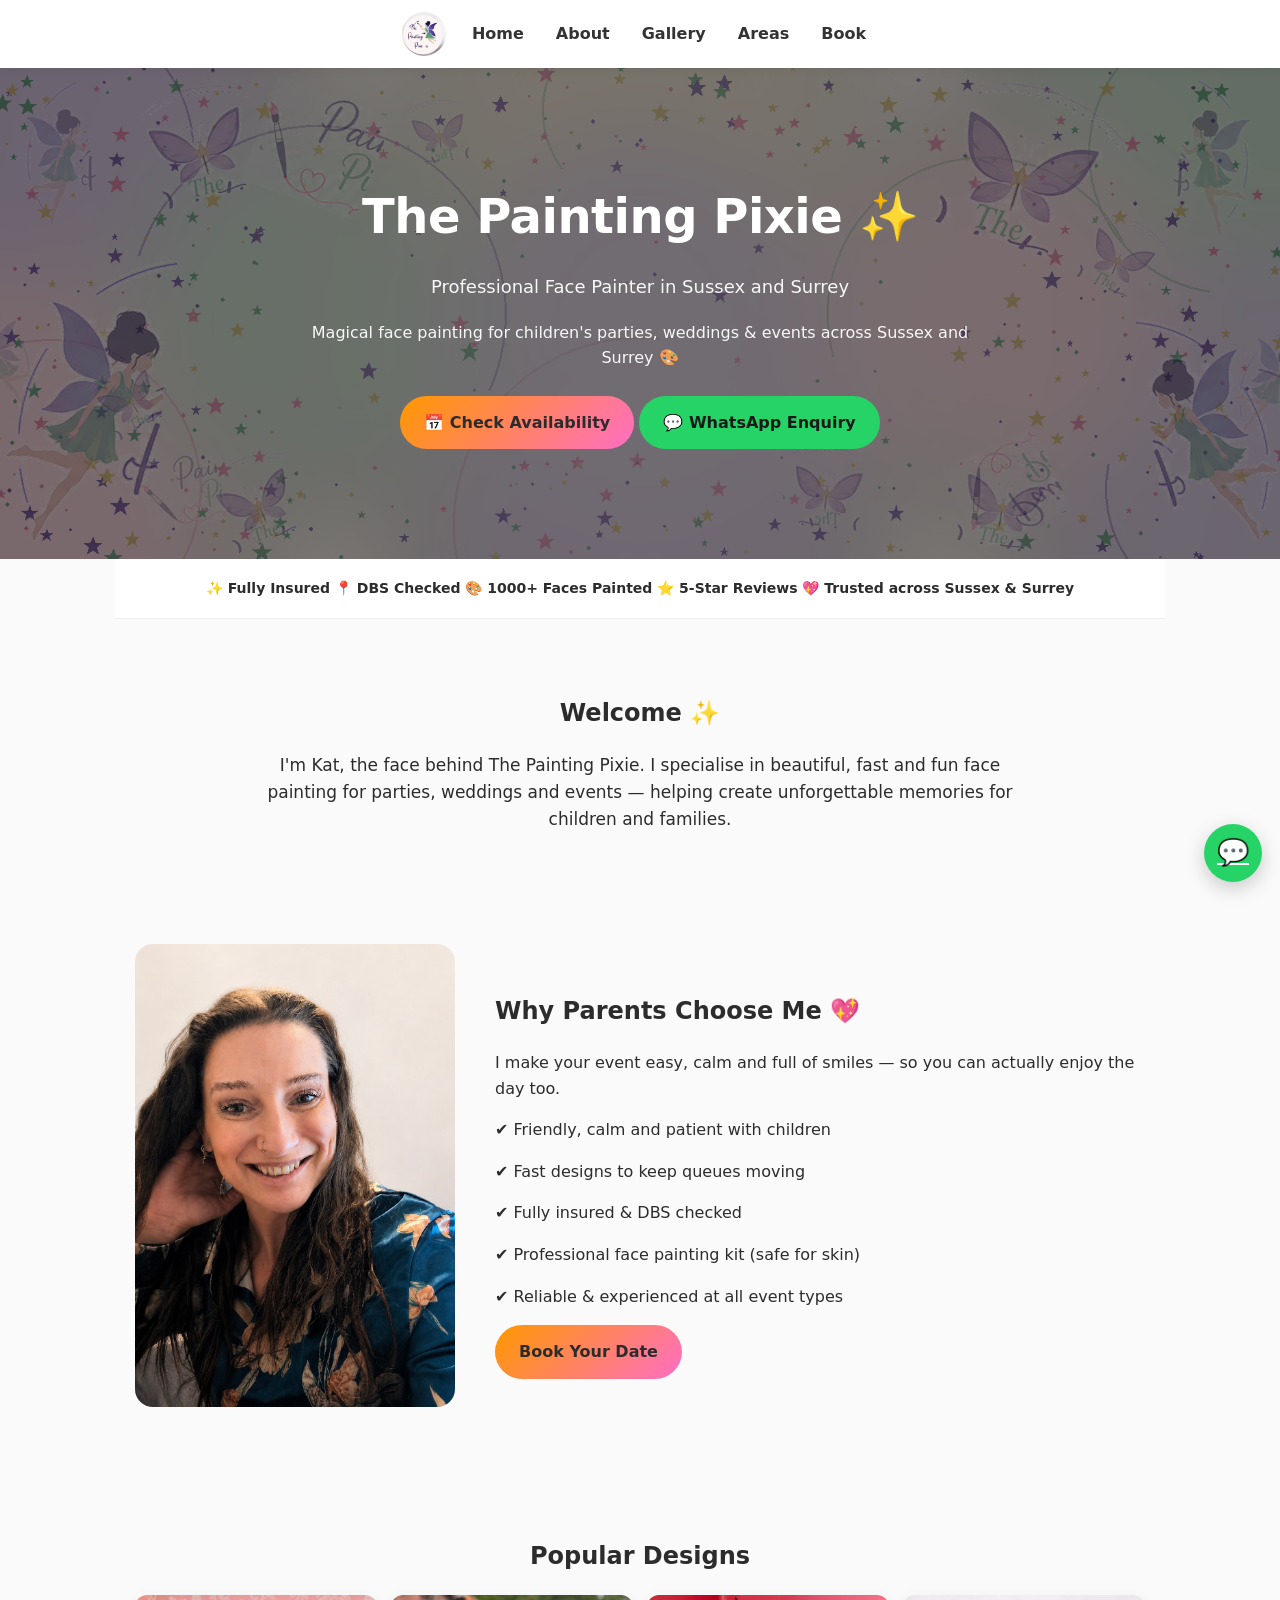
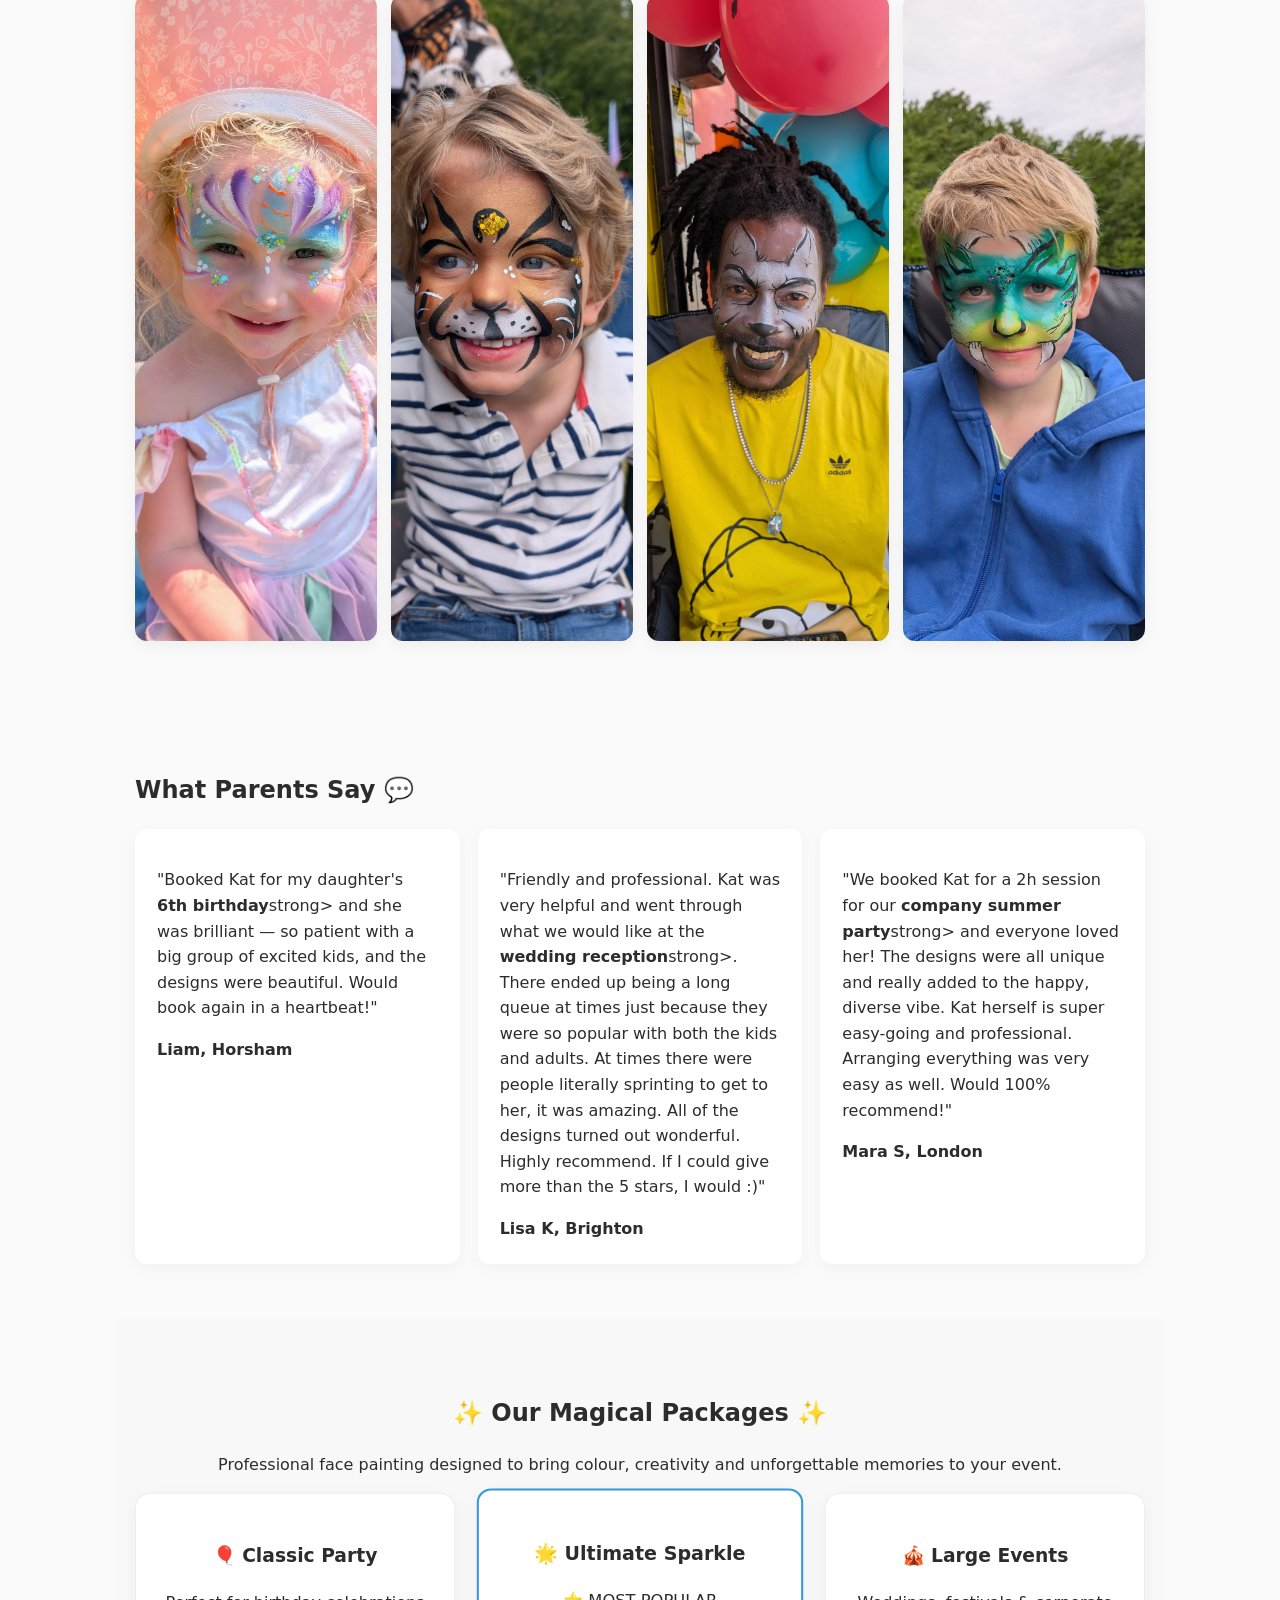
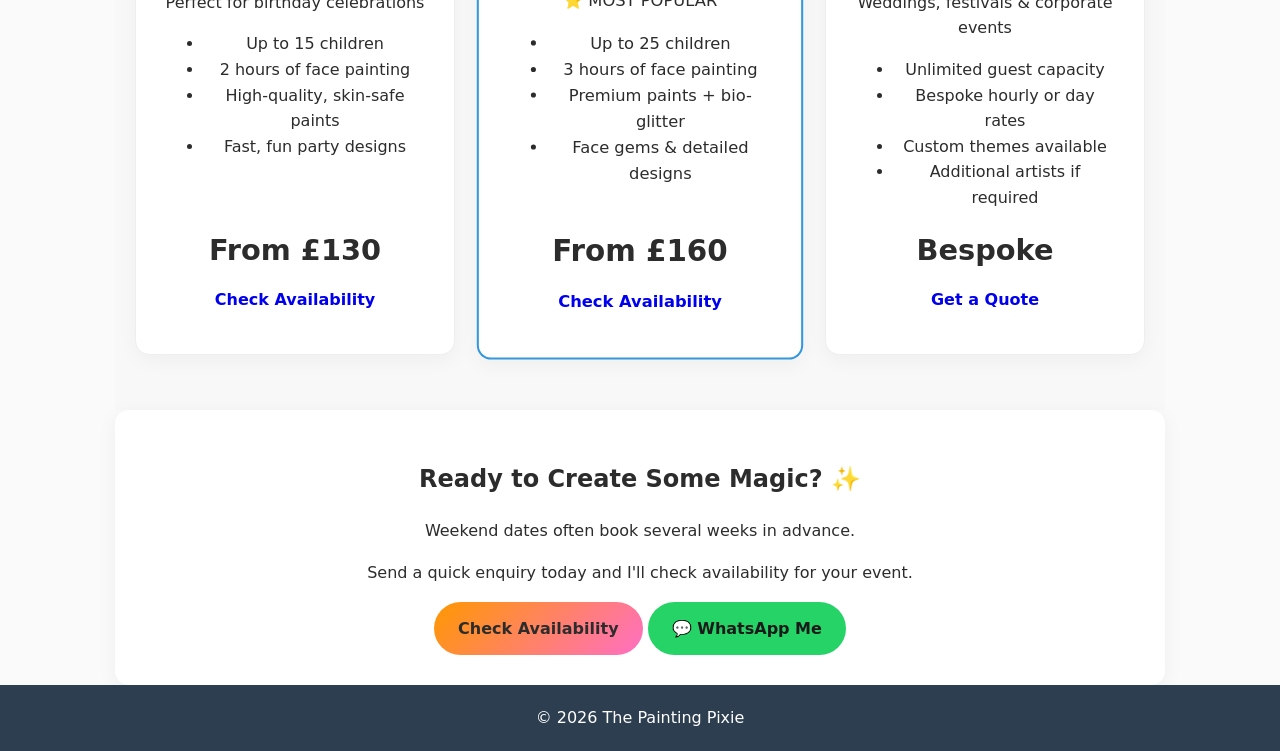
==== commit ad67ad08: "Update index.html" ====
--- a/index.html
+++ b/index.html
@@ -122,18 +122,18 @@
 <h2>What Parents Say 💬</h2>
 <div class="testimonials">
 <div class="testimonial">
-<p>"Booked Kat for my daughter's <strong>6th birthday<strong> and she was brilliant — so patient with a big group of excited kids, and the designs were beautiful. Would book again in a heartbeat!"</p>
+<p>"Booked Kat for my daughter's <strong>6th birthday</strong>strong> and she was brilliant — so patient with a big group of excited kids, and the designs were beautiful. Would book again in a heartbeat!"</p>
 <strong>Liam, Horsham</strong>
 </div>
 <div class="testimonial">
 <p>"Friendly and professional. Kat was very helpful and went through what we would like at the <strong>wedding
-reception<strong>. There ended up being a long queue at times just because they were so popular with both
+reception</strong>strong>. There ended up being a long queue at times just because they were so popular with both
 the kids and adults. At times there were people literally sprinting to get to her, it was amazing. All of
 the designs turned out wonderful. Highly recommend. If I could give more than the 5 stars, I would :)"</p>
 <strong>Lisa K, Brighton</strong>
 </div>
 <div class="testimonial">
-<p>"We booked Kat for a 2h session for our <strong>company summer party<strong> and everyone loved her! The designs
+<p>"We booked Kat for a 2h session for our <strong>company summer party</strong>strong> and everyone loved her! The designs
 were all unique and really added to the happy, diverse vibe. Kat herself is super easy-going and
 professional. Arranging everything was very easy as well. Would 100% recommend!"</p>
 <strong>Mara S, London</strong>
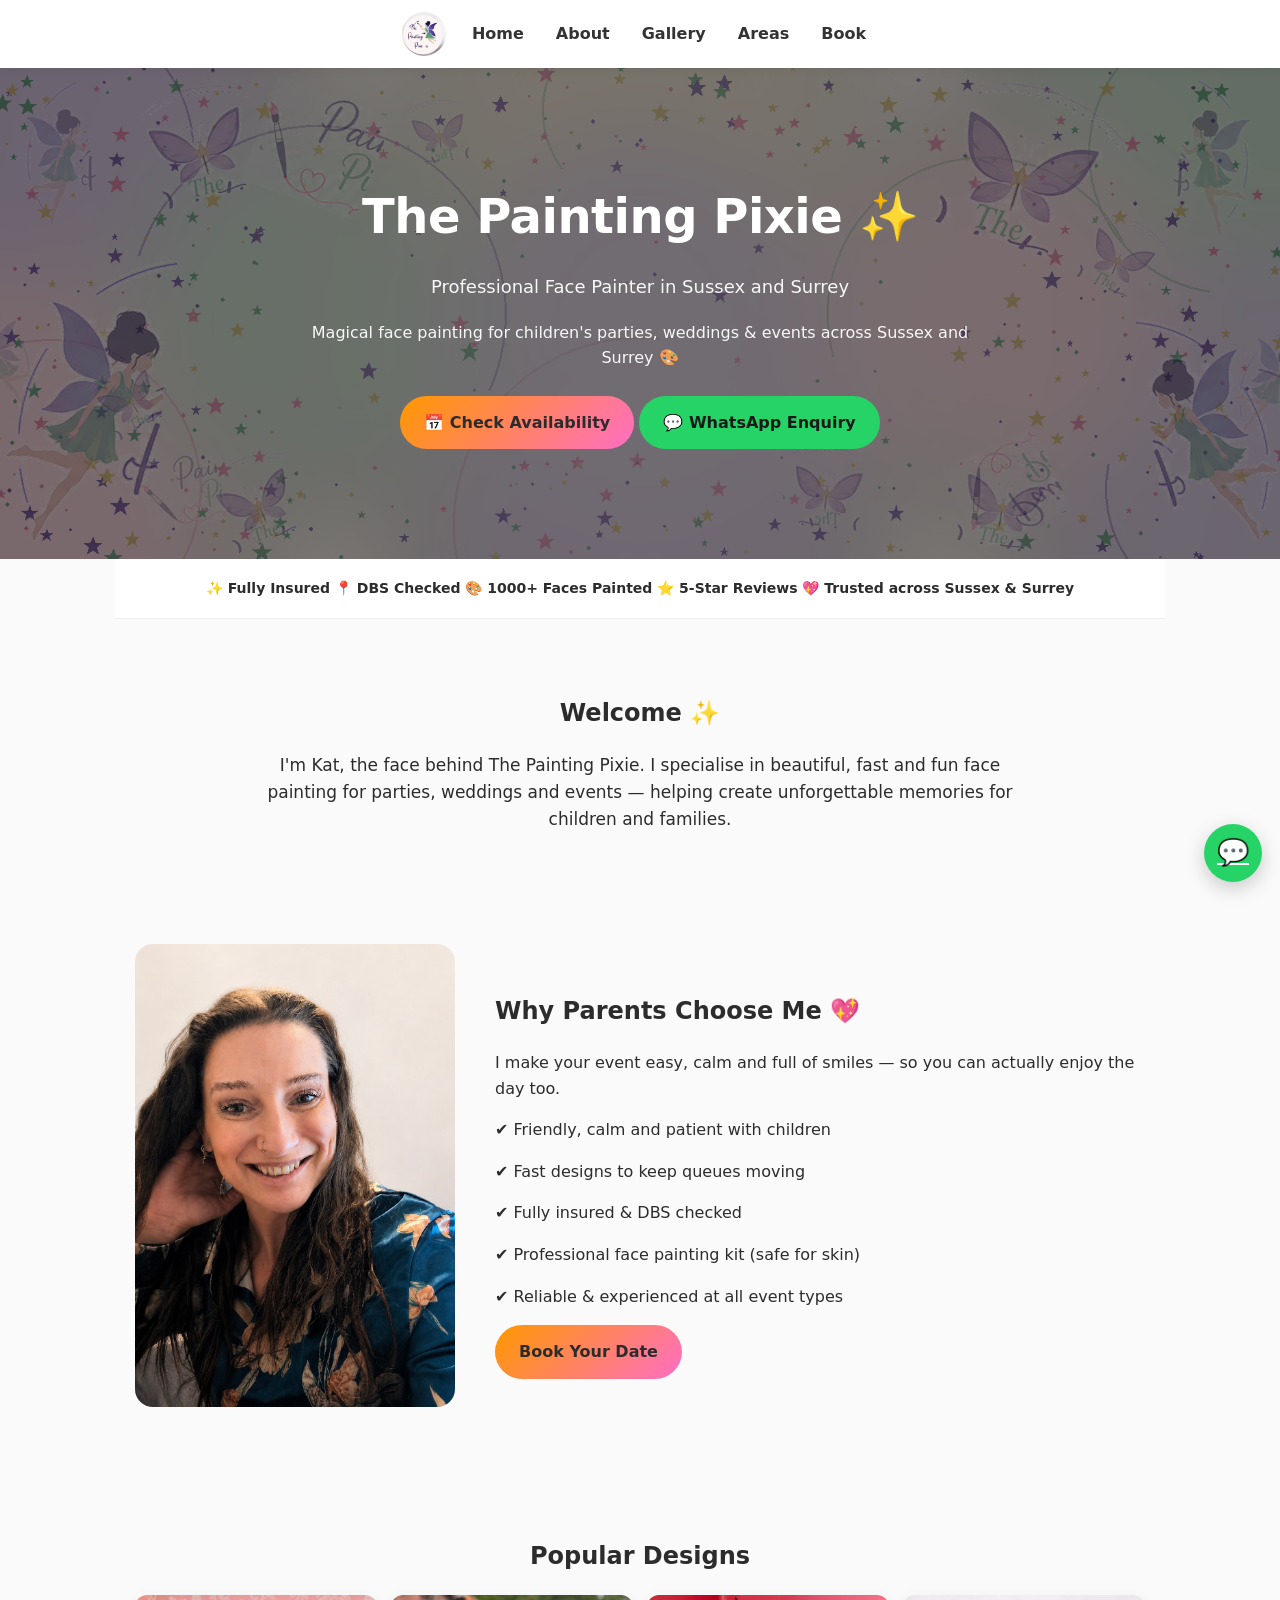
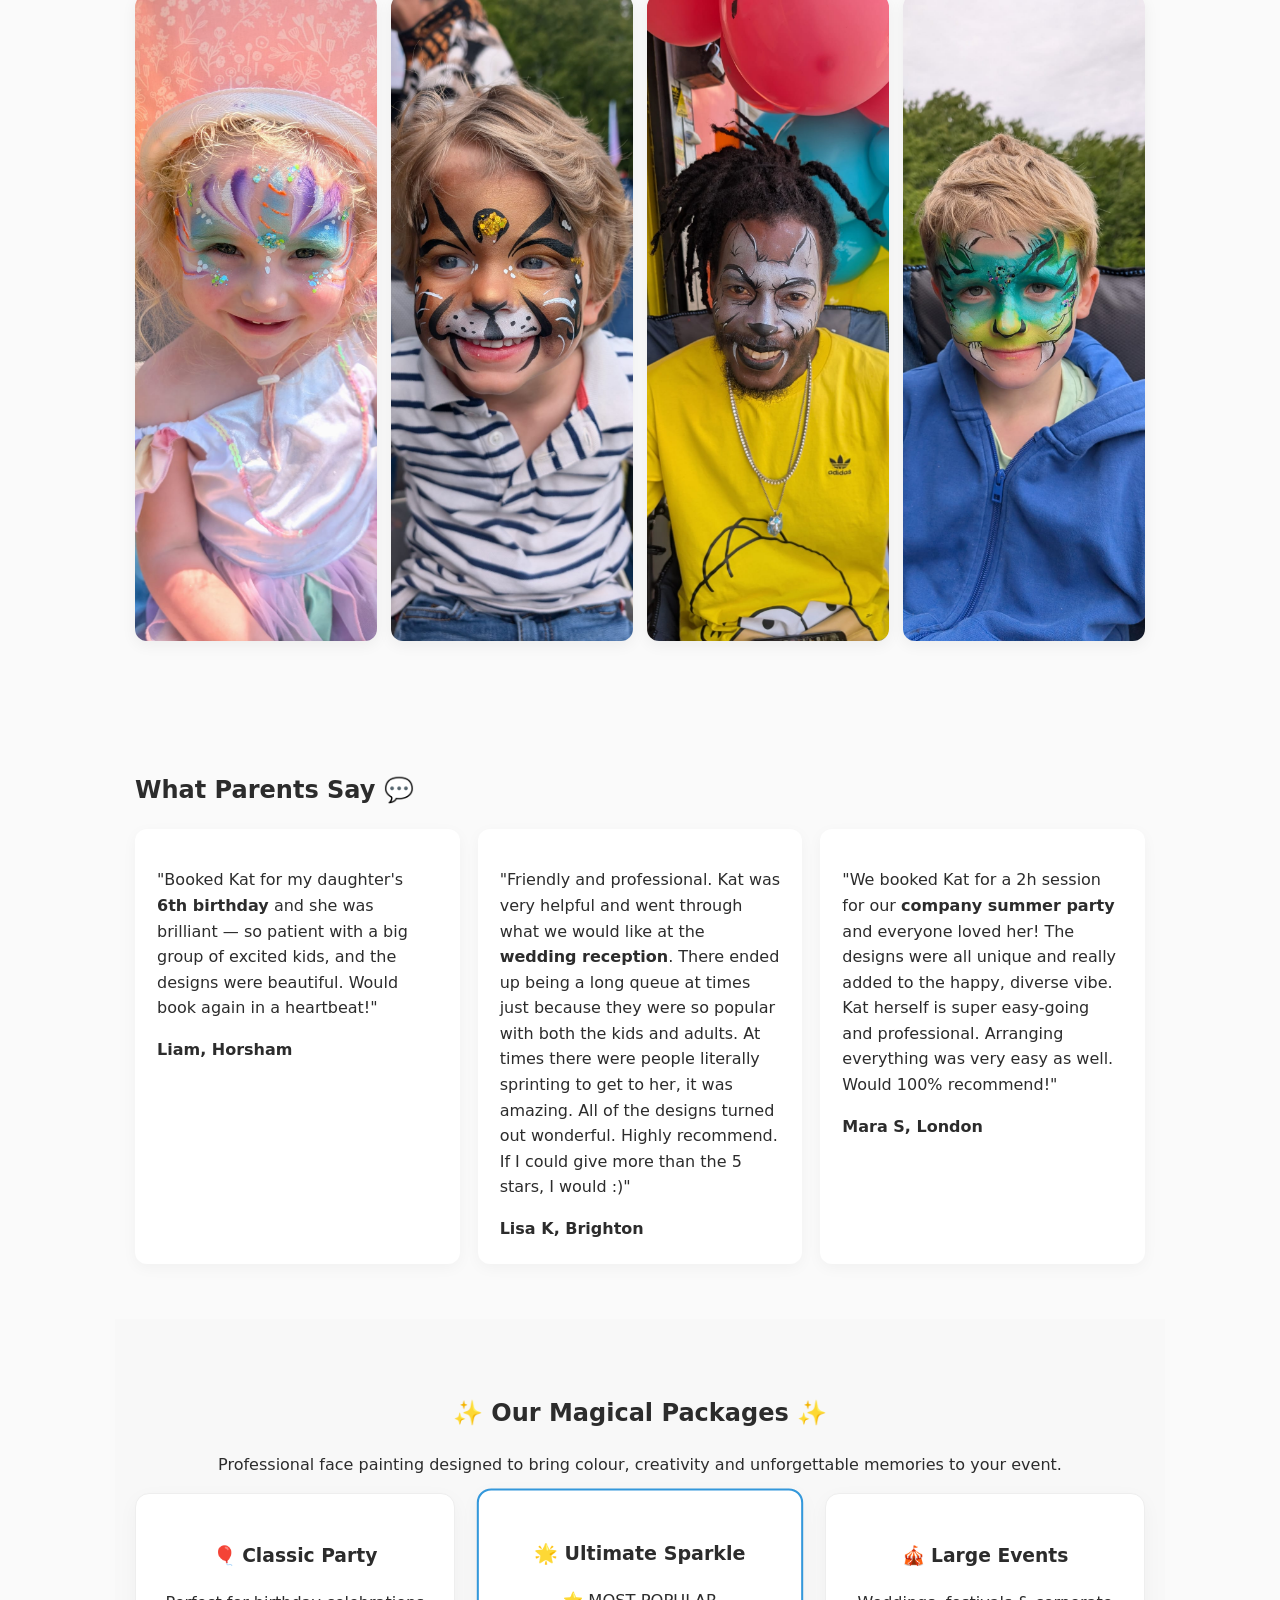
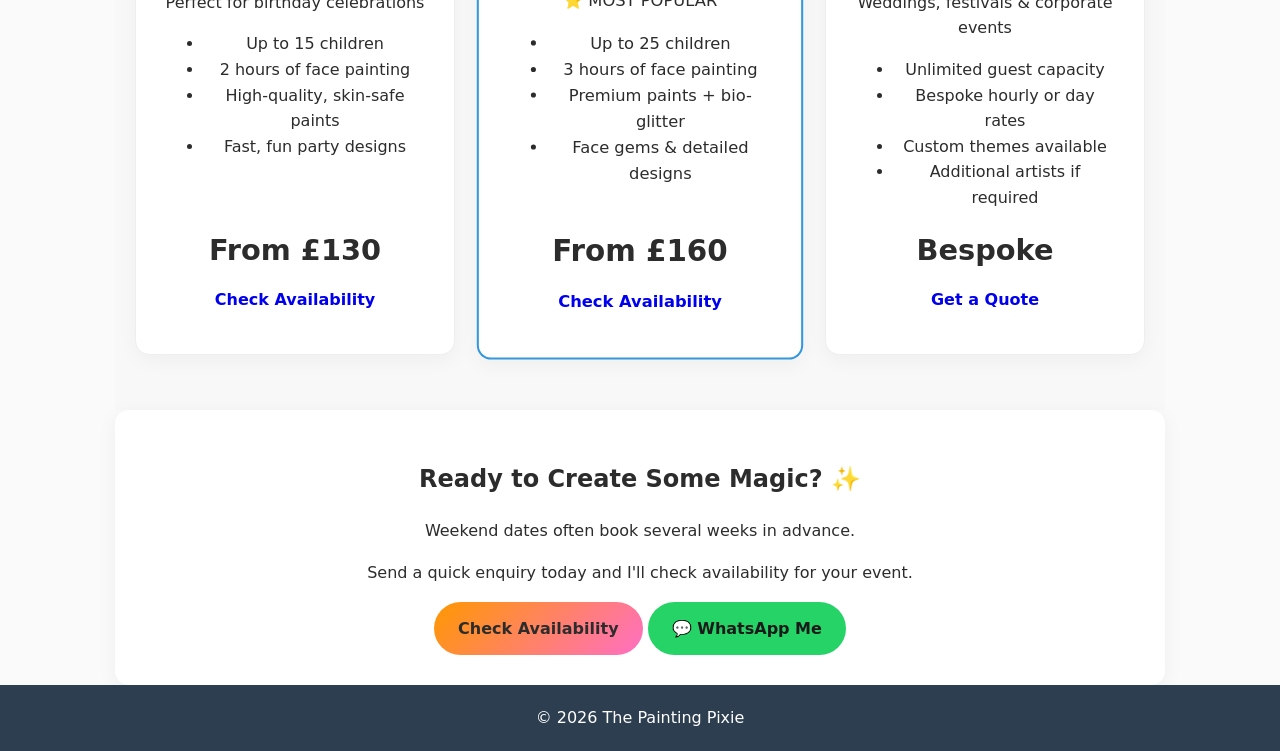
==== commit 2263802a: "Update index.html" ====
--- a/index.html
+++ b/index.html
@@ -122,18 +122,18 @@
 <h2>What Parents Say 💬</h2>
 <div class="testimonials">
 <div class="testimonial">
-<p>"Booked Kat for my daughter's <strong>6th birthday</strong>strong> and she was brilliant — so patient with a big group of excited kids, and the designs were beautiful. Would book again in a heartbeat!"</p>
+<p>"Booked Kat for my daughter's <strong>6th birthday</strong> and she was brilliant — so patient with a big group of excited kids, and the designs were beautiful. Would book again in a heartbeat!"</p>
 <strong>Liam, Horsham</strong>
 </div>
 <div class="testimonial">
 <p>"Friendly and professional. Kat was very helpful and went through what we would like at the <strong>wedding
-reception</strong>strong>. There ended up being a long queue at times just because they were so popular with both
+reception</strong>. There ended up being a long queue at times just because they were so popular with both
 the kids and adults. At times there were people literally sprinting to get to her, it was amazing. All of
 the designs turned out wonderful. Highly recommend. If I could give more than the 5 stars, I would :)"</p>
 <strong>Lisa K, Brighton</strong>
 </div>
 <div class="testimonial">
-<p>"We booked Kat for a 2h session for our <strong>company summer party</strong>strong> and everyone loved her! The designs
+<p>"We booked Kat for a 2h session for our <strong>company summer party</strong> and everyone loved her! The designs
 were all unique and really added to the happy, diverse vibe. Kat herself is super easy-going and
 professional. Arranging everything was very easy as well. Would 100% recommend!"</p>
 <strong>Mara S, London</strong>
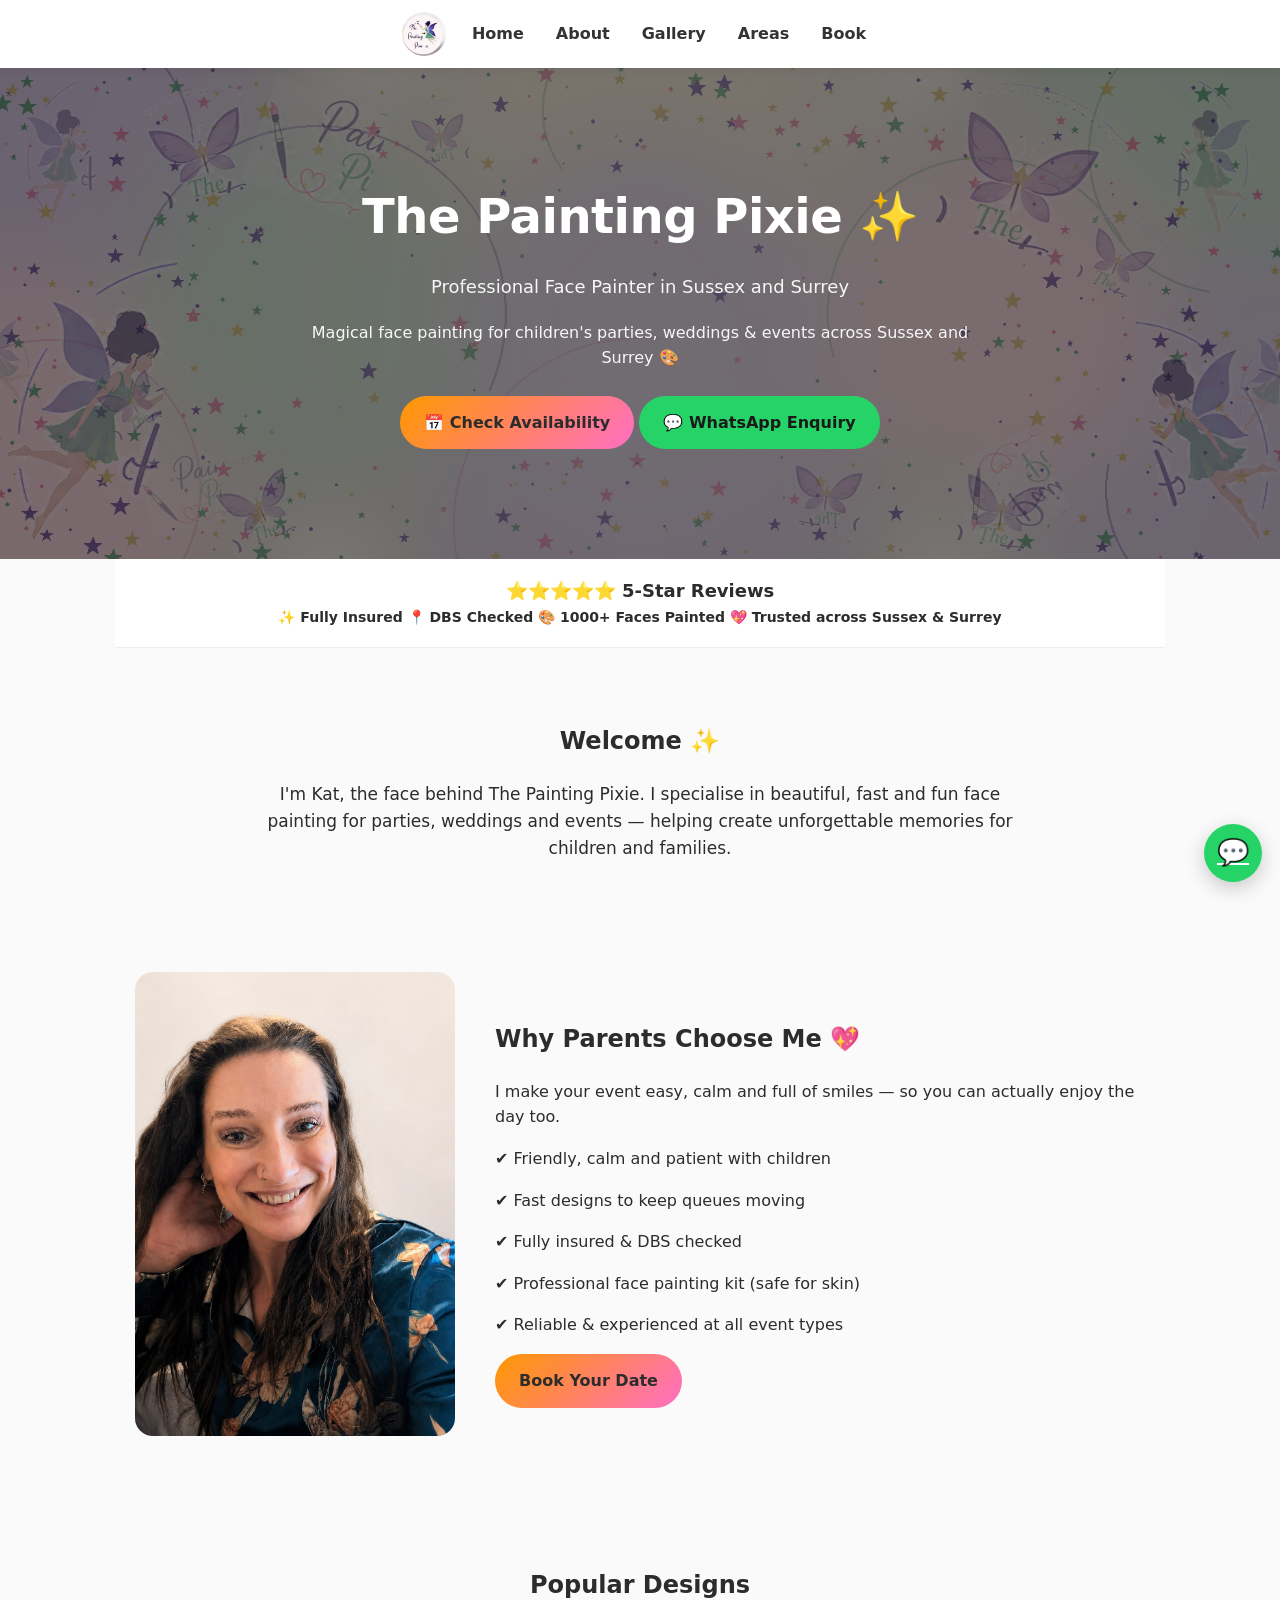
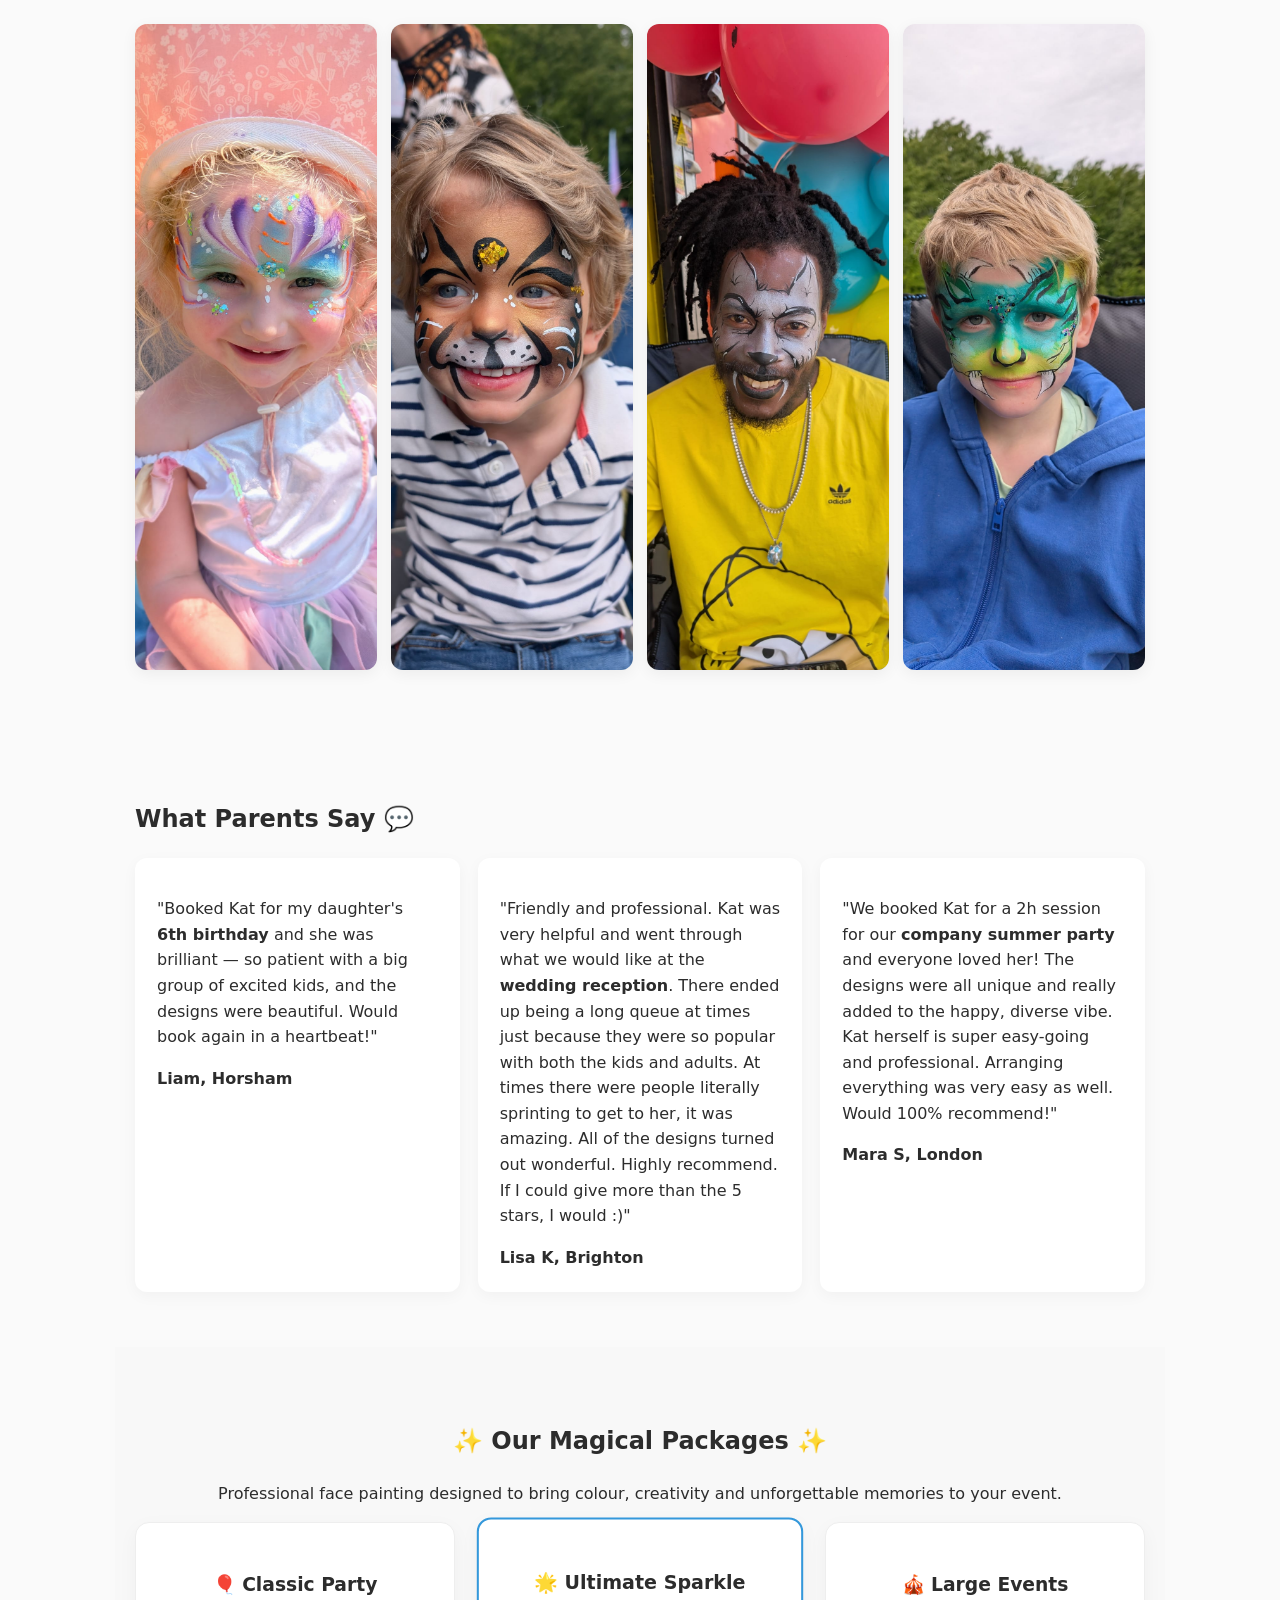
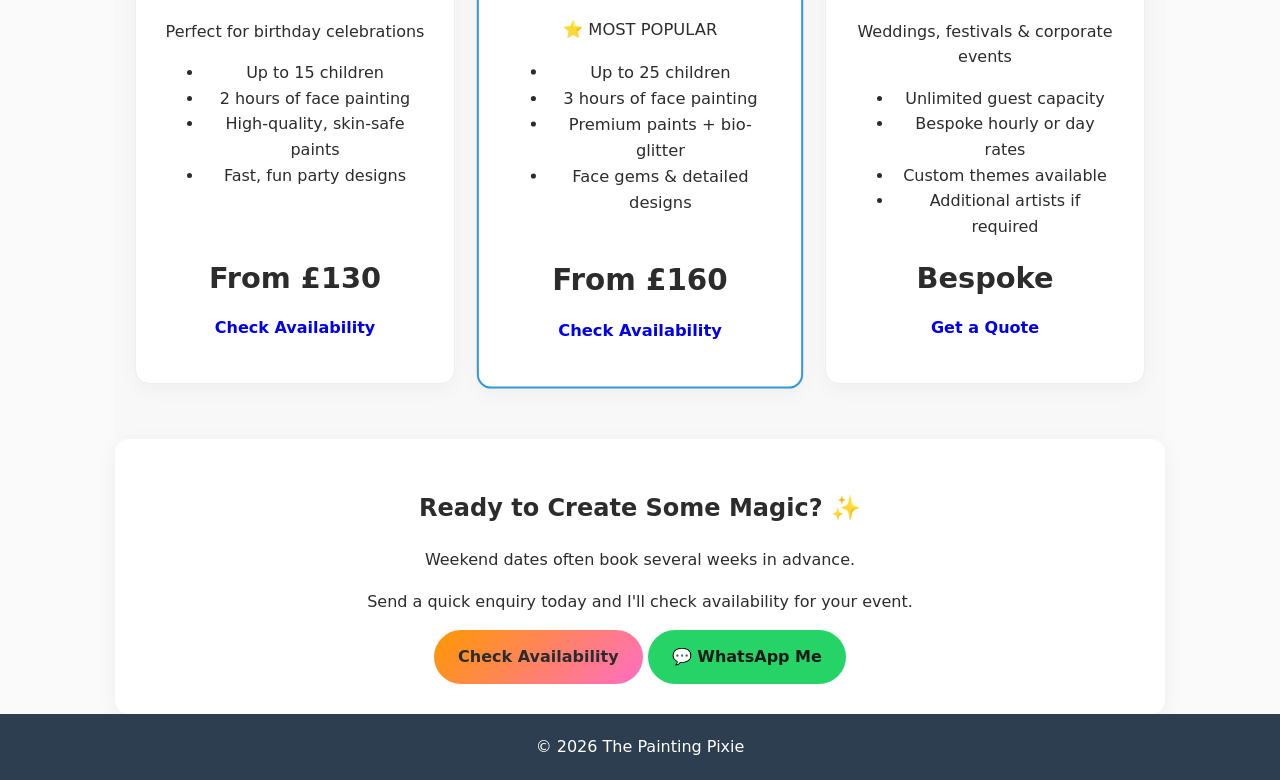
==== commit 3dbe7b48: "Update index.html" ====
--- a/index.html
+++ b/index.html
@@ -68,8 +68,11 @@
 
 <!-- TRUST BAR -->
 <section style="text-align:center; padding:18px; background:white; border-bottom:1px solid #eee;">
+<p style="margin:0; font-weight:bold; font-size:18px;">
+ ⭐⭐⭐⭐⭐ 5-Star Reviews
+</p>
 <p style="margin:0; font-weight:bold; font-size:14px;">
-✨ Fully Insured 📍 DBS Checked 🎨 1000+ Faces Painted ⭐ 5-Star Reviews 💖 Trusted across Sussex & Surrey
+✨ Fully Insured 📍 DBS Checked 🎨 1000+ Faces Painted 💖 Trusted across Sussex & Surrey
 </p>
 </section>
 
